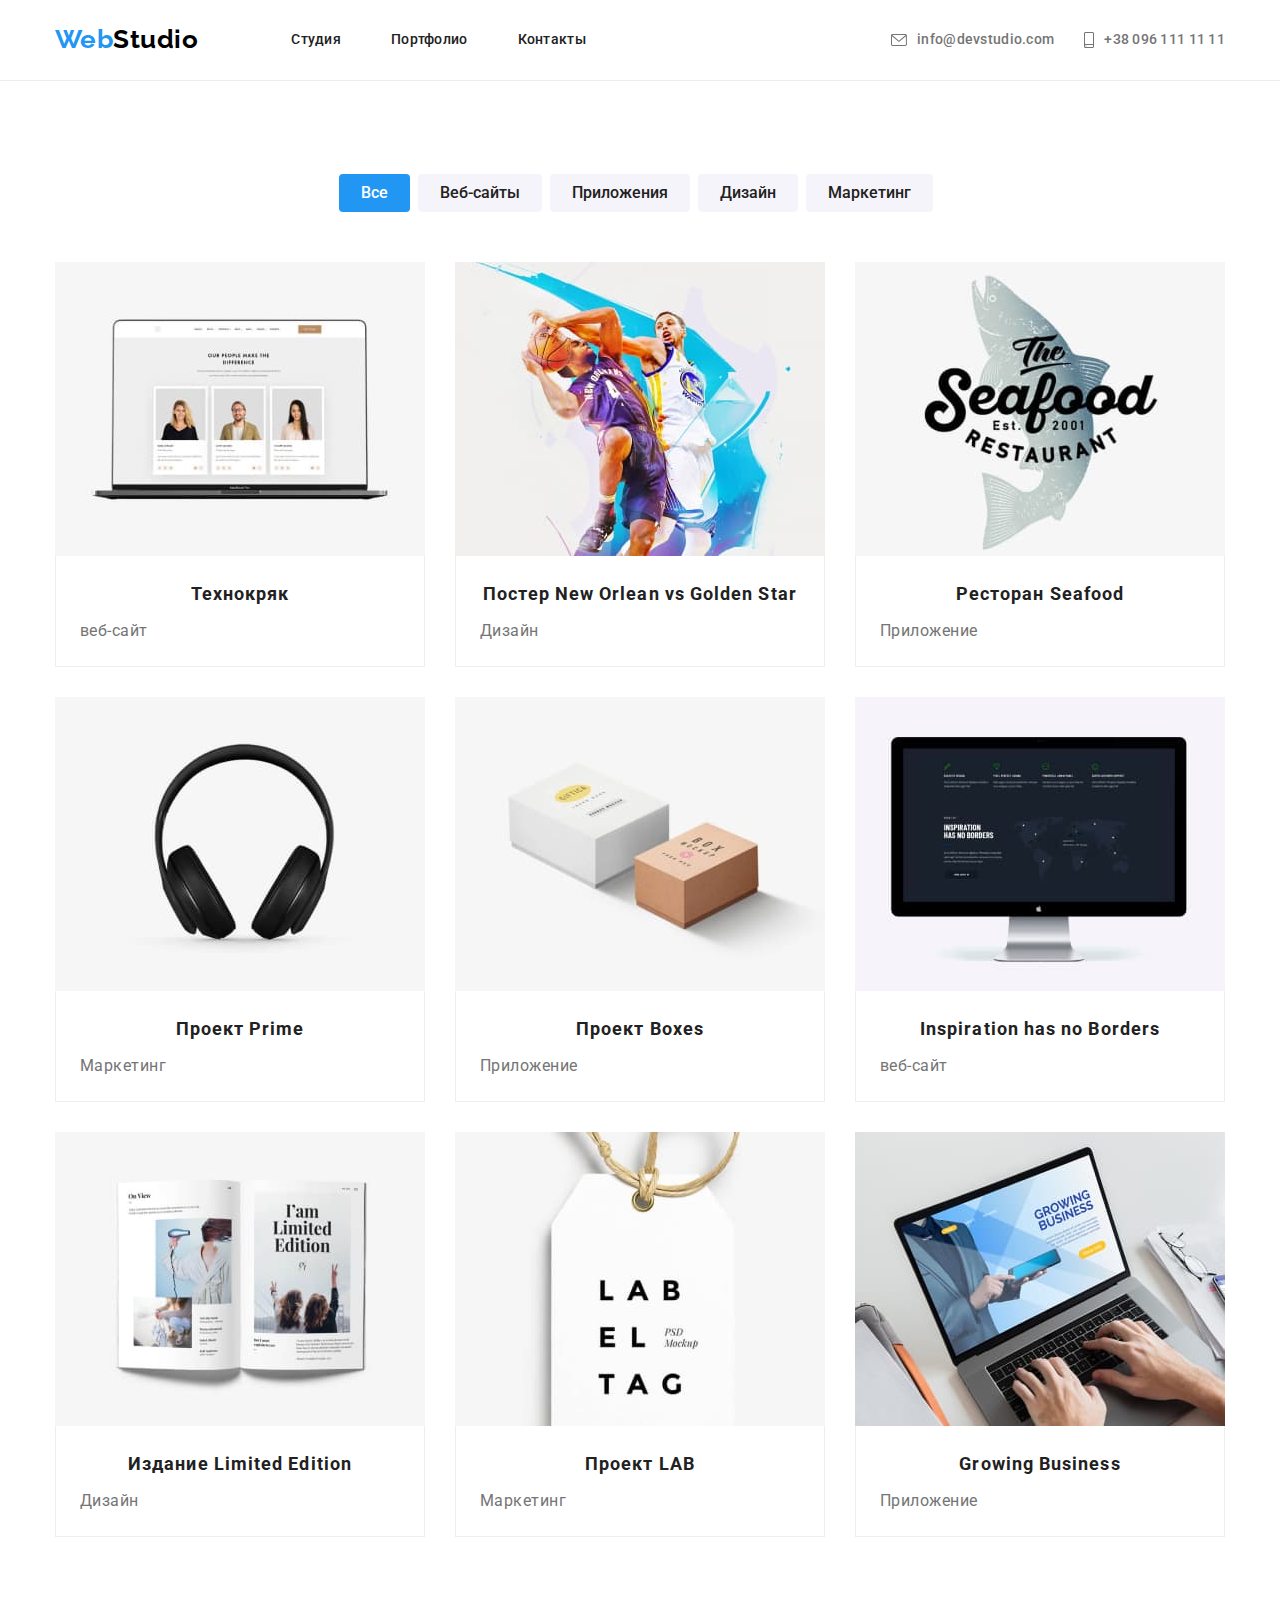
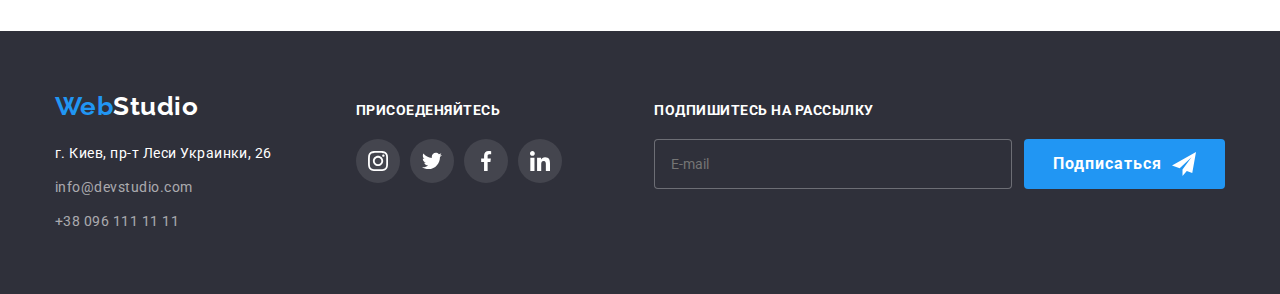
==== portfolio.html @ f0efd834 "home work 06 grand final" ====
<!DOCTYPE html>
<html lang="ru">
  <head>
    <meta charset="UTF-8" />
    <meta http-equiv="X-UA-Compatible" content="IE=edge" />
    <meta name="viewport" content="width=device-width, initial-scale=1.0" />
    <title>Portfolio</title>
    <link rel="preconnect" href="https://fonts.googleapis.com" />
    <link rel="preconnect" href="https://fonts.gstatic.com" crossorigin />
    <link
      href="https://fonts.googleapis.com/css2?family=Raleway:wght@700&family=Roboto:wght@400;500;700;900&display=swap"
      rel="stylesheet"
    />
    <link
      rel="stylesheet"
      href="https://cdnjs.cloudflare.com/ajax/libs/modern-normalize/1.1.0/modern-normalize.min.css"
    />
    <link href="https://unpkg.com/aos@2.3.1/dist/aos.css" rel="stylesheet" />
    <link rel="stylesheet" href="./css/styles.css" />
    <link rel="stylesheet" href="./css/main.min.css" />
  </head>

  <body class="page">
    <!-- Шапка сайта -->
    <header class="header">
      <div class="container flex">
        <nav class="nav">
          <a class="logo nav__logo" href="/" lang="en"
            >Web<span class="nav__logo-second-word">Studio</span></a
          >
          <ul class="list nav__list">
            <li class="nav__item">
              <a class="nav__link nav__current" href="./index.html">Студия</a>
            </li>
            <li class="nav__item">
              <a class="nav__link" href="./portfolio.html">Портфолио</a>
            </li>
            <li class="nav__item">
              <a class="nav__link" href="">Контакты</a>
            </li>
          </ul>
        </nav>
        <ul class="contact__list">
          <li class="contact__item">
            <a class="contact__link" href="mailto:info@devstudio.com"
              ><svg class="contact__icon" width="16" height="12">
                <use href="./images/symbol-defs.svg#icon-envelope"></use></svg
              ><span class="contact__text">info@devstudio.com</span></a
            >
          </li>
          <li class="contact__item">
            <a class="contact__link" href="tel:+380961111111">
              <svg class="contact__icon" width="10" height="16">
                <use href="./images/symbol-defs.svg#icon-smartphone"></use></svg
              ><span class="contact__text">+38 096 111 11 11</span></a
            >
          </li>
        </ul>
      </div>
    </header>
    <!-- Герой -->
    <main>
      <section class="section gallery-section">
        <div class="container">
          <h1 class="title-section">Портфолио</h1>
          <ul class="list filter-list">
            <li class="filter-item">
              <button class="button button-first" type="button" name="Все">
                Все
              </button>
            </li>
            <li class="filter-item">
              <button class="button" type="button" name="Веб-сайты">
                Веб-сайты
              </button>
            </li>
            <li class="filter-item">
              <button class="button" type="button" name="Приложения">
                Приложения
              </button>
            </li>
            <li class="filter-item">
              <button class="button" type="button" name="Дизайн">Дизайн</button>
            </li>
            <li class="filter-item">
              <button class="button" type="button" name="Маркетинг">
                Маркетинг
              </button>
            </li>
          </ul>
          <ul class="list">
            <li class="gallery-item">
              <a href="#" class="link gallery-card-link">
                <div class="gallery-box">
                  <img
                    src="./images/laptop.jpg"
                    alt="сайт на ноутбуке"
                    width="370"
                    height="294"
                  />
                  <div class="gallery-overlay">
                    <p>
                      Ресурс пропонує комплексні пропозиції з різним рівнем
                      функціоналу та сервісів. Все це дозволить відвідувачу
                      отримати вичерпні відомості про компанію чи приватну
                      особу.
                    </p>
                  </div>
                </div>
                <div class="list-project">
                  <h2 class="title project-title">Технокряк</h2>
                  <p class="work-type">веб-сайт</p>
                </div>
              </a>
            </li>
            <li class="gallery-item">
              <a href="#" class="link gallery-card-link">
                <div class="gallery-box">
                  <img
                    src="./images/Basketball.jpg"
                    alt="басскетболисты"
                    width="370"
                    height="294"
                  />
                  <div class="gallery-overlay">
                    <p>
                      Lorem ipsum dolor sit, amet consectetur adipisicing elit.
                      Totam quae neque odio similique reiciendis! At ducimus
                      dolores praesentium nihil, quas, blanditiis, atque enim
                      fuga labore officia eius architecto quos commodi.
                    </p>
                  </div>
                </div>
                <div class="list-project">
                  <h2 class="title project-title">
                    Постер <span lang="en">New Orlean vs Golden Star</span>
                  </h2>
                  <p class="work-type">Дизайн</p>
                </div>
              </a>
            </li>
            <li class="gallery-item">
              <a href="#" class="link gallery-card-link">
                <div class="gallery-box">
                  <img
                    src="./images/seafood.jpg"
                    alt="Эмблема ресторана"
                    width="370"
                    height="294"
                  />
                  <div class="gallery-overlay">
                    <p>
                      Lorem ipsum dolor sit, amet consectetur adipisicing elit.
                      Totam quae neque odio similique reiciendis! At ducimus
                      dolores praesentium nihil, quas, blanditiis, atque enim
                      fuga labore officia eius architecto quos commodi.
                    </p>
                  </div>
                </div>
                <div class="list-project">
                  <h2 class="title project-title">
                    Ресторан <span lang="en">Seafood</span>
                  </h2>
                  <p class="work-type">Приложение</p>
                </div>
              </a>
            </li>
            <li class="gallery-item">
              <a href="#" class="link gallery-card-link">
                <div class="gallery-box">
                  <img
                    src="./images/headphones.jpg"
                    alt="Наушники"
                    width="370"
                    height="294"
                  />
                  <div class="gallery-overlay">
                    <p>
                      Lorem ipsum dolor sit, amet consectetur adipisicing elit.
                      Totam quae neque odio similique reiciendis! At ducimus
                      dolores praesentium nihil, quas, blanditiis, atque enim
                      fuga labore officia eius architecto quos commodi.
                    </p>
                  </div>
                </div>
                <div class="list-project">
                  <h2 class="title project-title">
                    Проект <span lang="en">Prime</span>
                  </h2>
                  <p class="work-type">Маркетинг</p>
                </div>
              </a>
            </li>
            <li class="gallery-item">
              <a href="#" class="link gallery-card-link">
                <div class="gallery-box">
                  <img
                    src="./images/boxes.jpg"
                    alt="два бокса"
                    width="370"
                    height="294"
                  />
                  <div class="gallery-overlay">
                    <p>
                      Lorem ipsum dolor sit, amet consectetur adipisicing elit.
                      Totam quae neque odio similique reiciendis! At ducimus
                      dolores praesentium nihil, quas, blanditiis, atque enim
                      fuga labore officia eius architecto quos commodi.
                    </p>
                  </div>
                </div>
                <div class="list-project">
                  <h2 class="title project-title">
                    Проект <span lang="en">Boxes</span>
                  </h2>
                  <p class="work-type">Приложение</p>
                </div>
              </a>
            </li>
            <li class="gallery-item">
              <a href="#" class="link gallery-card-link">
                <div class="gallery-box">
                  <img
                    src="./images/computer.jpg"
                    alt="монитор с сайтом"
                    width="370"
                    height="294"
                  />
                  <div class="gallery-overlay">
                    <p>
                      Lorem ipsum dolor sit, amet consectetur adipisicing elit.
                      Totam quae neque odio similique reiciendis! At ducimus
                      dolores praesentium nihil, quas, blanditiis, atque enim
                      fuga labore officia eius architecto quos commodi.
                    </p>
                  </div>
                </div>
                <div class="list-project">
                  <h2 class="title project-title" lang="en">
                    Inspiration has no Borders
                  </h2>
                  <p class="work-type">веб-сайт</p>
                </div>
              </a>
            </li>
            <li class="gallery-item">
              <a href="#" class="link gallery-card-link">
                <div class="gallery-box">
                  <img
                    src="./images/magazine.jpg"
                    alt="открытый журнал"
                    width="370"
                    height="294"
                  />
                  <div class="gallery-overlay">
                    <p>
                      Lorem ipsum dolor sit, amet consectetur adipisicing elit.
                      Totam quae neque odio similique reiciendis! At ducimus
                      dolores praesentium nihil, quas, blanditiis, atque enim
                      fuga labore officia eius architecto quos commodi.
                    </p>
                  </div>
                </div>
                <div class="list-project">
                  <h2 class="title project-title">
                    Издание <span lang="en">Limited Edition</span>
                  </h2>
                  <p class="work-type">Дизайн</p>
                </div>
              </a>
            </li>
            <li class="gallery-item">
              <a href="#" class="link gallery-card-link">
                <div class="gallery-box">
                  <img
                    src="./images/label.jpg"
                    alt="этикетка"
                    width="370"
                    height="294"
                  />
                  <div class="gallery-overlay">
                    <p>
                      Lorem ipsum dolor sit, amet consectetur adipisicing elit.
                      Totam quae neque odio similique reiciendis! At ducimus
                      dolores praesentium nihil, quas, blanditiis, atque enim
                      fuga labore officia eius architecto quos commodi.
                    </p>
                  </div>
                </div>
                <div class="list-project">
                  <h2 class="title project-title">
                    Проект <span lang="en">LAB</span>
                  </h2>
                  <p class="work-type">Маркетинг</p>
                </div>
              </a>
            </li>
            <li class="gallery-item">
              <a href="#" class="link gallery-card-link">
                <div class="gallery-box">
                  <img
                    src="./images/writingonlaptop.jpg"
                    alt="печатает на ноутбуке"
                    width="370"
                    height="294"
                  />
                  <div class="gallery-overlay">
                    <p>
                      Lorem ipsum dolor sit, amet consectetur adipisicing elit.
                      Totam quae neque odio similique reiciendis! At ducimus
                      dolores praesentium nihil, quas, blanditiis, atque enim
                      fuga labore officia eius architecto quos commodi.
                    </p>
                  </div>
                </div>
                <div class="list-project">
                  <h2 class="title project-title" lang="en">
                    Growing Business
                  </h2>
                  <p class="work-type">Приложение</p>
                </div>
              </a>
            </li>
          </ul>
        </div>
      </section>
    </main>
    <!-- Подвал -->
    <footer class="footer">
      <div class="footer__container container">
        <div class="footer__address-container">
          <a class="logo footer__logo" href="/" lang="en"
            >Web<span class="footer__logo-second-word">Studio</span></a
          >
          <address class="footer__address">
            <ul>
              <li class="footer__address-item">
                <a
                  class="footer__location-text"
                  href="https://goo.gl/maps/Ahorg3LLs8p7K1ny8"
                  target="_blank"
                  rel="noopener noreferrer nofollow"
                  >г. Киев, пр-т Леси Украинки, 26</a
                >
              </li>
              <li class="footer__address-item">
                <a class="footer__contacts" href="mailto:info@devstudio.com"
                  >info@devstudio.com</a
                >
              </li>
              <li class="footer__address-item">
                <a class="footer__contacts" href="tel:+380961111111"
                  >+38 096 111 11 11</a
                >
              </li>
            </ul>
          </address>
        </div>
        <div>
          <p class="footer__social-title">Присоеденяйтесь</p>
          <ul class="footer__social-list">
            <li class="footer__social-item">
              <a class="footer__social-link" href="">
                <svg class="footer__social-icon" width="20" height="20">
                  <use href="./images/symbol-defs.svg#icon-instagram"></use>
                </svg>
              </a>
            </li>
            <li class="footer__social-item">
              <a class="footer__social-link" href="">
                <svg class="footer__social-icon" width="20" height="20">
                  <use href="./images/symbol-defs.svg#icon-twitter"></use>
                </svg>
              </a>
            </li>
            <li class="footer__social-item">
              <a class="footer__social-link" href="">
                <svg class="footer__social-icon" width="20" height="20">
                  <use href="./images/symbol-defs.svg#icon-facebook"></use>
                </svg>
              </a>
            </li>
            <li class="footer__social-item">
              <a class="footer__social-link" href="">
                <svg class="footer__social-icon" width="20" height="20">
                  <use href="./images/symbol-defs.svg#icon-linkedin"></use>
                </svg>
              </a>
            </li>
          </ul>
        </div>
        <div class="footer__form-container">
          <p class="footer__connect-textarea">Подпишитесь на рассылку</p>
          <form class="footer__in-btn-cont">
            <label for="follow-email"></label>
            <input
              class="footer__input"
              type="email"
              name="follow-email"
              id="follow-email"
              placeholder="E-mail"
              required
            />
            <button type="submit" class="footer__submit-btn">
              Подписаться
              <svg class="footer__icon-send" width="24" height="24">
                <use href="./images/symbol-defs.svg#icon-send"></use>
              </svg>
            </button>
          </form>
        </div>
      </div>
    </footer>
    <script src="https://unpkg.com/aos@2.3.1/dist/aos.js"></script>
    <script>
      AOS.init();
    </script>
    <script src="./js/modal.js"></script>
  </body>
</html>
---- css/main.min.css ----
:root{--primary-text-color: #757575;--title-text-color: #212121;--accent-color: #2196f3;--main-title-color: #ffffff;--background-color: #ffffff;--logo-white-color: #ffffff;--logo-black-color: #000000;--button-text-color: #ffffff;--team-section-color: #f5f4fa;--address-text-color: #ffffff;--hero-background-color: #2f303a}.page{color:var(--primary-text-color);background-color:var(--background-color);font-family:Roboto,sans-serif;letter-spacing:.03em;margin:0;padding-top:80px;position:relative}.hidden{position:absolute;white-space:nowrap;width:1px;height:1px;overflow:hidden;border:0;padding:0;clip:rect(0 0 0 0);-webkit-clip-path:inset(50%);clip-path:inset(50%);margin:-1px}img{display:block;max-width:100%;height:auto}.flex{display:-webkit-box;display:-ms-flexbox;display:flex}p,h1,h2,h3,h4,h5,h6{display:block}a{text-decoration:none}ul{list-style:none;padding:0;margin:0}.hero .button{color:var(--button-text-color);background-color:var(--accent-color);font-weight:700;font-size:16px;font-family:inherit;line-height:1.88;letter-spacing:.06em;cursor:pointer;padding:10px 32px;border:0;border-radius:4px;-webkit-box-shadow:0px 4px 4px rgba(0,0,0,.15);box-shadow:0px 4px 4px rgba(0,0,0,.15);-webkit-transition-property:background-color,color,-webkit-transform;transition-property:background-color,color,-webkit-transform;transition-property:background-color,transform,color;transition-property:background-color,transform,color,-webkit-transform;-webkit-transition-duration:250ms;transition-duration:250ms;-webkit-transition-timing-function:cubic-bezier(0.4, 0, 0.2, 1);transition-timing-function:cubic-bezier(0.4, 0, 0.2, 1)}.hero .button:hover,.hero .button:focus{background-color:#188ce8;color:var(--button-text-color);-webkit-transform:scale(103%);transform:scale(103%);-webkit-box-shadow:0px 4px 4px rgba(0,0,0,.15);box-shadow:0px 4px 4px rgba(0,0,0,.15)}.filter-list .button{color:var(--title-text-color);background-color:var(--team-section-color);font-family:inherit;font-weight:500;font-size:16px;line-height:1.62;display:inline-block;cursor:pointer;border-radius:4px;border:0;padding:6px 22px;-webkit-transition-property:background-color,color,-webkit-box-shadow;transition-property:background-color,color,-webkit-box-shadow;transition-property:background-color,box-shadow,color;transition-property:background-color,box-shadow,color,-webkit-box-shadow;-webkit-transition-duration:250ms;transition-duration:250ms;-webkit-transition-timing-function:cubic-bezier(0.4, 0, 0.2, 1);transition-timing-function:cubic-bezier(0.4, 0, 0.2, 1)}.filter-list .button:hover,.filter-list .button:focus{color:var(--button-text-color);background-color:var(--accent-color);-webkit-box-shadow:0px 3px 1px rgba(0,0,0,.1),0px 1px 2px rgba(0,0,0,.08),0px 2px 2px rgba(0,0,0,.12);box-shadow:0px 3px 1px rgba(0,0,0,.1),0px 1px 2px rgba(0,0,0,.08),0px 2px 2px rgba(0,0,0,.12)}.button-first.button{color:var(--button-text-color);background-color:var(--accent-color)}.footer-submit-btn{display:-webkit-box;display:-ms-flexbox;display:flex;-webkit-box-align:center;-ms-flex-align:center;align-items:center;-webkit-box-pack:center;-ms-flex-pack:center;justify-content:center;color:var(--button-text-color);background-color:var(--accent-color);cursor:pointer;font-weight:700;font-size:16px;line-height:1.88;letter-spacing:.06em;padding:10px 29px;border:0;border-radius:4px;-webkit-transition-property:scale,background-color,color,-webkit-box-shadow,-webkit-transform;transition-property:scale,background-color,color,-webkit-box-shadow,-webkit-transform;transition-property:scale,background-color,box-shadow,transform,color;transition-property:scale,background-color,box-shadow,transform,color,-webkit-box-shadow,-webkit-transform;-webkit-transition-duration:250ms;transition-duration:250ms;-webkit-transition-timing-function:cubic-bezier(0.4, 0, 0.2, 1);transition-timing-function:cubic-bezier(0.4, 0, 0.2, 1)}.footer-submit-btn:hover,.footer-submit-btn:focus{color:var(--button-text-color);background-color:#188ce8;-webkit-transform:scale(101%);transform:scale(101%);-webkit-box-shadow:0px 4px 4px rgba(0,0,0,.15);box-shadow:0px 4px 4px rgba(0,0,0,.15)}.submit-btm{width:200px;margin:0 auto;padding:10px 55px;border:0;border-radius:4px;color:var(--main-title-color);background-color:var(--accent-color);-webkit-box-shadow:0px 4px 4px rgba(0,0,0,.15);box-shadow:0px 4px 4px rgba(0,0,0,.15);cursor:pointer;font-weight:700;font-size:16px;line-height:1.88;-webkit-transition:background-color,-webkit-transform;transition:background-color,-webkit-transform;transition:background-color,transform;transition:background-color,transform,-webkit-transform;-webkit-transition-duration:250ms;transition-duration:250ms;-webkit-transition-timing-function:cubic-bezier(0.4, 0, 0.2, 1);transition-timing-function:cubic-bezier(0.4, 0, 0.2, 1)}.submit-btm:hover,.submit-btm:focus{background-color:#188ce8;-webkit-transform:scale(102%);transform:scale(102%)}.container{width:1200px;padding:0 15px;margin:0 auto}.logo{display:block;color:var(--accent-color);font-family:"Raleway";font-weight:700;font-size:26px;line-height:1.19}.title{color:var(--title-text-color);font-weight:700;font-size:36px;line-height:1.16;text-align:center;margin-bottom:50px;margin-top:0}.title{color:var(--title-text-color)}.header{position:fixed;top:0;width:100%;background-color:var(--background-color);border-bottom:1px solid #ececec;z-index:1}.nav{display:-webkit-box;display:-ms-flexbox;display:flex;margin-right:auto}.nav__logo{margin-right:93px;padding:24px 0}.nav__logo-second-word{color:var(--logo-black-color)}.nav__list{display:-webkit-box;display:-ms-flexbox;display:flex}.nav__current{color:var(--accent-color)}.nav__current__current::after{content:"";width:100%;height:4px;border-radius:2px;background-color:var(--accent-color);position:absolute;bottom:-1px;left:0}.nav__link{color:var(--title-text-color);font-weight:500;font-size:14px;line-height:1.14;letter-spacing:.02em;display:block;padding:32px 0;-webkit-transition:color 250ms cubic-bezier(0.4, 0, 0.2, 1);transition:color 250ms cubic-bezier(0.4, 0, 0.2, 1)}.nav__link:hover,.nav__link:focus{color:var(--accent-color)}.nav__item:not(:last-child){margin-right:50px}.contact__list{display:-webkit-box;display:-ms-flexbox;display:flex}.contact__item:not(:last-child){margin-right:30px}.contact__link{display:-webkit-box;display:-ms-flexbox;display:flex;-webkit-box-align:center;-ms-flex-align:center;align-items:center;color:var(--primary-text-color);font-weight:500;font-size:14px;line-height:1.14;letter-spacing:.02em;padding:32px 0;-webkit-transition:color 250ms cubic-bezier(0.4, 0, 0.2, 1);transition:color 250ms cubic-bezier(0.4, 0, 0.2, 1)}.contact__link:hover,.contact__link:focus{color:var(--accent-color)}.contact__icon{margin-right:10px;fill:currentColor}.contact__text{display:block}.hero{background-color:#c4c4c4;background-image:-webkit-gradient(linear, left top, left bottom, from(rgba(47, 48, 58, 0.4)), to(rgba(47, 48, 58, 0.4))),url(../images/hero-background.jpg);background-image:linear-gradient(rgba(47, 48, 58, 0.4), rgba(47, 48, 58, 0.4)),url(../images/hero-background.jpg);background-repeat:no-repeat;background-size:cover;background-position:left top;margin-left:auto;margin-right:auto;max-width:1600px;height:600px;text-align:center;padding:200px 0}.hero__container{width:696px}.hero__title{color:var(--main-title-color);font-weight:900;font-size:44px;line-height:1.36;text-align:center;letter-spacing:.06em;text-transform:uppercase;margin-top:0;margin-bottom:30px;display:inline-block}.filter-list .button{color:var(--title-text-color);background-color:var(--team-section-color);font-family:inherit;font-weight:500;font-size:16px;line-height:1.62;display:inline-block;cursor:pointer;border-radius:4px;border:0;padding:6px 22px;-webkit-transition-property:background-color,color,-webkit-box-shadow;transition-property:background-color,color,-webkit-box-shadow;transition-property:background-color,box-shadow,color;transition-property:background-color,box-shadow,color,-webkit-box-shadow;-webkit-transition-duration:250ms;transition-duration:250ms;-webkit-transition-timing-function:cubic-bezier(0.4, 0, 0.2, 1);transition-timing-function:cubic-bezier(0.4, 0, 0.2, 1)}.filter-list .button:hover,.filter-list .button:focus{color:var(--button-text-color);background-color:var(--accent-color);-webkit-box-shadow:0px 3px 1px rgba(0,0,0,.1),0px 1px 2px rgba(0,0,0,.08),0px 2px 2px rgba(0,0,0,.12);box-shadow:0px 3px 1px rgba(0,0,0,.1),0px 1px 2px rgba(0,0,0,.08),0px 2px 2px rgba(0,0,0,.12)}.button-first.button{color:var(--button-text-color);background-color:var(--accent-color)}.filter-item:not(last-child){margin-right:8px}.filter-list{display:-webkit-box;display:-ms-flexbox;display:flex;-webkit-box-pack:center;-ms-flex-pack:center;justify-content:center;margin-bottom:50px}.gallery-section .list{display:-webkit-box;display:-ms-flexbox;display:flex;-ms-flex-wrap:wrap;flex-wrap:wrap}.gallery-item{width:370px;margin-top:30px;margin-right:30px}.gallery-item:nth-child(3n+3){margin-right:0}.gallery-item:nth-child(-n+3){margin-top:0}.gallery-card-link{display:block;color:inherit;-webkit-transition:-webkit-box-shadow 250ms cubic-bezier(0.4, 0, 0.2, 1);transition:-webkit-box-shadow 250ms cubic-bezier(0.4, 0, 0.2, 1);transition:box-shadow 250ms cubic-bezier(0.4, 0, 0.2, 1);transition:box-shadow 250ms cubic-bezier(0.4, 0, 0.2, 1), -webkit-box-shadow 250ms cubic-bezier(0.4, 0, 0.2, 1)}.gallery-card-link:hover,.gallery-card-link:focus{-webkit-box-shadow:0px 1px 1px rgba(0,0,0,.12),0px 4px 4px rgba(0,0,0,.06),1px 4px 6px rgba(0,0,0,.16);box-shadow:0px 1px 1px rgba(0,0,0,.12),0px 4px 4px rgba(0,0,0,.06),1px 4px 6px rgba(0,0,0,.16)}.gallery-card-link:hover .gallery-overlay,.gallery-card-link:focus .gallery-overlay{-webkit-transform:translateY(0);transform:translateY(0)}.gallery-box{position:relative;overflow:hidden}.gallery-overlay{position:absolute;-webkit-box-align:center;-ms-flex-align:center;align-items:center;-webkit-box-pack:center;-ms-flex-pack:center;justify-content:center;top:0;left:0;background:rgba(33,150,243,.9);width:100%;height:100%;display:-webkit-box;display:-ms-flexbox;display:flex;-webkit-transition-property:color,-webkit-transform,-webkit-box-shadow;transition-property:color,-webkit-transform,-webkit-box-shadow;transition-property:transform,box-shadow,color;transition-property:transform,box-shadow,color,-webkit-transform,-webkit-box-shadow;-webkit-transition-duration:250ms;transition-duration:250ms;-webkit-transition-timing-function:cubic-bezier(0.4, 0, 0.2, 1);transition-timing-function:cubic-bezier(0.4, 0, 0.2, 1);-webkit-transform:translateY(101%);transform:translateY(101%)}.gallery-overlay p{height:100%;color:var(--main-title-color);font-size:18px;line-height:1.56;width:322px;height:168px;margin:0}.list-project{background-color:#fff;padding:20px 24px;border:1px solid #eee;border-top:0;position:relative}.project-title{color:var(--title-text-color);font-weight:700;font-size:18px;line-height:2;letter-spacing:.06em;margin-bottom:4px}.gallery-section .title-section{display:none}.work-type{font-size:16px;line-height:1.88;display:block;margin:0}.feauture__list{display:-webkit-box;display:-ms-flexbox;display:flex}.feauture__item:not(:last-child){margin-right:30px}.feauture__svg-container{display:-webkit-box;display:-ms-flexbox;display:flex;-webkit-box-pack:center;-ms-flex-pack:center;justify-content:center;-webkit-box-align:center;-ms-flex-align:center;align-items:center;background:#f5f4fa;border-radius:4px;width:270px;height:120px;margin-bottom:30px}.feauture__title{font-weight:700;font-size:14px;line-height:1.14;text-transform:uppercase;margin:0 0 10px 0}.feauture__paragraph{width:270px;font-size:14px;line-height:1.71;display:inline-block;margin:0}.work{padding-top:0}.work__list{display:-webkit-box;display:-ms-flexbox;display:flex}.work__item:not(:last-child){margin-right:30px}.work__item{position:relative}.work__label{display:-webkit-box;display:-ms-flexbox;display:flex;-webkit-box-pack:center;-ms-flex-pack:center;justify-content:center;-webkit-box-align:center;-ms-flex-align:center;align-items:center;position:absolute;width:370px;height:70px;background-color:rgba(47,48,58,.8);bottom:0}.work__text{color:var(--main-title-color);font-weight:700;font-size:14px;line-height:1.14;text-transform:uppercase;margin:0}.section{padding:94px 0}.team{background-color:var(--team-section-color)}.team__list{display:-webkit-box;display:-ms-flexbox;display:flex;-webkit-box-align:start;-ms-flex-align:start;align-items:flex-start}.team__item{background-color:var(--background-color);-webkit-box-shadow:0px 1px 3px rgba(0,0,0,.12),0px 1px 1px rgba(0,0,0,.14),0px 2px 1px rgba(0,0,0,.2);box-shadow:0px 1px 3px rgba(0,0,0,.12),0px 1px 1px rgba(0,0,0,.14),0px 2px 1px rgba(0,0,0,.2);border-radius:0px 0px 4px 4px}.team__item:not(:last-child){margin-right:30px}.team__data{padding:30px 32px;text-align:center}.team__name{display:block;margin-top:0;margin-bottom:10px;font-weight:500;font-size:16px;line-height:1.19}.team__profession{line-height:1.19;margin:0 0 16px 0}.social__list{display:-webkit-box;display:-ms-flexbox;display:flex;width:206px;height:44px;margin:0;padding:0}.social__item:not(:last-child){margin-right:10px}.social__link{color:#afb1b8;background-color:var(--background-color);display:-webkit-box;display:-ms-flexbox;display:flex;-webkit-box-pack:center;-ms-flex-pack:center;justify-content:center;-webkit-box-align:center;-ms-flex-align:center;align-items:center;width:44px;height:44px;border-radius:50%;cursor:pointer;-webkit-transition-property:color,background-color;transition-property:color,background-color;-webkit-transition-duration:250ms;transition-duration:250ms;-webkit-transition-timing-function:cubic-bezier(0.4, 0, 0.2, 1);transition-timing-function:cubic-bezier(0.4, 0, 0.2, 1)}.social__link:hover,.social__link:focus{color:var(--button-text-color);background-color:var(--accent-color)}.social__icon{fill:currentColor}.client__list{display:-webkit-box;display:-ms-flexbox;display:flex}.client__item:not(:last-child){margin-right:30px}.client__link{width:170px;height:92px;display:-webkit-box;display:-ms-flexbox;display:flex;-webkit-box-pack:center;-ms-flex-pack:center;justify-content:center;-webkit-box-align:center;-ms-flex-align:center;align-items:center;color:#afb1b8;border:1px solid #afb1b8;border-radius:4px;-webkit-transition-property:color,border,-webkit-transform;transition-property:color,border,-webkit-transform;transition-property:transform,color,border;transition-property:transform,color,border,-webkit-transform;-webkit-transition-duration:250ms;transition-duration:250ms;-webkit-transition-timing-function:cubic-bezier(0.4, 0, 0.2, 1);transition-timing-function:cubic-bezier(0.4, 0, 0.2, 1)}.client__link:hover,.client__link:focus{color:var(--accent-color);border:1px solid var(--accent-color);-webkit-transform:scale(103%);transform:scale(103%)}.client__icon{fill:currentColor}.footer{background-color:var(--hero-background-color);font-size:14px;line-height:1.71;padding:60px 0}.footer__container{display:-webkit-box;display:-ms-flexbox;display:flex;-webkit-box-align:baseline;-ms-flex-align:baseline;align-items:baseline}.footer__address-container{width:231px;margin-right:70px}.footer__logo-second-word{color:var(--logo-white-color)}.footer__logo{margin-bottom:20px}.footer__address{font-style:normal}.footer__contacts{color:rgba(255,255,255,.6);font-size:14px;line-height:24px;-webkit-transition:color 250ms cubic-bezier(0.4, 0, 0.2, 1);transition:color 250ms cubic-bezier(0.4, 0, 0.2, 1)}.footer__contacts:hover,.footer__contacts:focus{color:var(--accent-color)}.footer__location-text{color:var(--address-text-color);-webkit-transition:color 250ms cubic-bezier(0.4, 0, 0.2, 1);transition:color 250ms cubic-bezier(0.4, 0, 0.2, 1)}.footer__location-text:hover,.footer__location-text:focus{color:var(--accent-color)}.footer__address-item:not(:last-child){margin-bottom:9px}.footer__social{width:206px;height:80px;margin-right:auto}.footer__social-title{color:var(--logo-white-color);font-weight:700;font-size:14px;line-height:1.14;text-transform:uppercase;margin-bottom:20px;margin-top:0}.footer__social-list{display:-webkit-box;display:-ms-flexbox;display:flex;width:206px;height:44px;margin:0;padding:0}.footer__social-item:not(:last-child){margin-right:10px}.footer__social-link{color:var(--button-text-color);background:rgba(255,255,255,.1);display:-webkit-box;display:-ms-flexbox;display:flex;-webkit-box-pack:center;-ms-flex-pack:center;justify-content:center;-webkit-box-align:center;-ms-flex-align:center;align-items:center;width:44px;height:44px;border-radius:50%;cursor:pointer;-webkit-transition:background-color 250ms cubic-bezier(0.4, 0, 0.2, 1);transition:background-color 250ms cubic-bezier(0.4, 0, 0.2, 1)}.footer__social-link:hover,.footer__social-link:focus{background-color:var(--accent-color)}.footer__social-icon{fill:currentColor}.footer__form-container{margin-left:auto}.footer__connect-textarea{color:var(--logo-white-color);font-weight:700;font-size:14px;line-height:1.14;text-transform:uppercase;margin-bottom:20px;margin-top:0}.footer__in-btn-cont{display:-webkit-box;display:-ms-flexbox;display:flex}.footer__input{width:358px;height:50px;padding:0 16px;margin-right:12px;background:#2f303a;color:var(--button-text-color);outline:none;border:1px solid rgba(255,255,255,.3);border-radius:4px;-webkit-transition:border 250ms cubic-bezier(0.4, 0, 0.2, 1);transition:border 250ms cubic-bezier(0.4, 0, 0.2, 1)}.footer__input:focus{border:1px solid var(--accent-color)}.footer__submit-btn{display:-webkit-box;display:-ms-flexbox;display:flex;-webkit-box-align:center;-ms-flex-align:center;align-items:center;-webkit-box-pack:center;-ms-flex-pack:center;justify-content:center;color:var(--button-text-color);background-color:var(--accent-color);cursor:pointer;font-weight:700;font-size:16px;line-height:1.88;letter-spacing:.06em;padding:10px 29px;border:0;border-radius:4px;-webkit-transition-property:scale,background-color,color,-webkit-box-shadow,-webkit-transform;transition-property:scale,background-color,color,-webkit-box-shadow,-webkit-transform;transition-property:scale,background-color,box-shadow,transform,color;transition-property:scale,background-color,box-shadow,transform,color,-webkit-box-shadow,-webkit-transform;-webkit-transition-duration:250ms;transition-duration:250ms;-webkit-transition-timing-function:cubic-bezier(0.4, 0, 0.2, 1);transition-timing-function:cubic-bezier(0.4, 0, 0.2, 1)}.footer__submit-btn:hover,.footer__submit-btn:focus{color:var(--button-text-color);background-color:#188ce8;-webkit-transform:scale(101%);transform:scale(101%);-webkit-box-shadow:0px 4px 4px rgba(0,0,0,.15);box-shadow:0px 4px 4px rgba(0,0,0,.15)}.footer__icon-send{margin-left:10px}.backdrop{position:fixed;top:0;left:0;width:100%;height:100%;background-color:rgba(0,0,0,.2);-webkit-transition-property:opacity,visibility,scale,background-color,color,border-color,border,fill,-webkit-transform,-webkit-box-shadow;transition-property:opacity,visibility,scale,background-color,color,border-color,border,fill,-webkit-transform,-webkit-box-shadow;transition-property:opacity,visibility,scale,background-color,transform,box-shadow,color,border-color,border,fill;transition-property:opacity,visibility,scale,background-color,transform,box-shadow,color,border-color,border,fill,-webkit-transform,-webkit-box-shadow;-webkit-transition-duration:250ms;transition-duration:250ms;-webkit-transition-timing-function:cubic-bezier(0.4, 0, 0.2, 1);transition-timing-function:cubic-bezier(0.4, 0, 0.2, 1);z-index:1}.backdrop.is-hidden{visibility:0;opacity:0;pointer-events:none}.backdrop.is-hidden .modal{-webkit-transform:translate(-50%, -50%) scale(0);transform:translate(-50%, -50%) scale(0)}.modal{position:absolute;width:528px;height:581px;background-color:var(--button-text-color);top:50%;left:50%;-webkit-transform:translate(-50%, -50%) scale(1);transform:translate(-50%, -50%) scale(1);-webkit-transition-property:background-color,color,border-color,-webkit-transform;transition-property:background-color,color,border-color,-webkit-transform;transition-property:background-color,transform,color,border-color;transition-property:background-color,transform,color,border-color,-webkit-transform;-webkit-transition-duration:250ms;transition-duration:250ms;-webkit-transition-timing-function:cubic-bezier(0.4, 0, 0.2, 1);transition-timing-function:cubic-bezier(0.4, 0, 0.2, 1);padding:40px;border-radius:4px}.modal-close{display:-webkit-box;display:-ms-flexbox;display:flex;-webkit-box-pack:center;-ms-flex-pack:center;justify-content:center;-webkit-box-align:center;-ms-flex-align:center;align-items:center;position:absolute;width:30px;height:30px;top:8px;right:8px;border:1px solid rgba(0,0,0,.1);border-radius:50%;background-color:rgba(0,0,0,0);cursor:pointer;-webkit-transition:fill,250ms cubic-bezier(0.4, 0, 0.2, 1);transition:fill,250ms cubic-bezier(0.4, 0, 0.2, 1)}.modal-icon{position:absolute;width:18px;height:18px;left:1032px;top:235px;fill:currentColor}.modal-close:hover,.modal-close:focus{fill:var(--accent-color)}.form-title{font-weight:700;font-size:20px;line-height:1.15;text-align:center;color:var(--title-text-color);margin:0 0 12px 0}.form-container{display:-webkit-box;display:-ms-flexbox;display:flex;-webkit-box-orient:vertical;-webkit-box-direction:normal;-ms-flex-direction:column;flex-direction:column}.data-list{margin-bottom:20px}.data-item{margin-bottom:10px;width:100%}.label-title{display:block;font-size:12px;line-height:1.17;letter-spacing:.01em}.input-wrap{display:block;position:relative;margin-top:4px}.form-input{width:100%;height:40px;font-size:12px;border:none;border:1px solid rgba(33,33,33,.2);border-radius:4px;padding:0 12px 0 42px;color:var(--title-text-color);font-weight:600;-webkit-transition:border-color 250ms cubic-bezier(0.4, 0, 0.2, 1);transition:border-color 250ms cubic-bezier(0.4, 0, 0.2, 1)}.form-input::-webkit-input-placeholder{font-size:12px;line-height:1.17;letter-spacing:.01em;color:rgba(33,33,33,.2)}.form-input::-moz-placeholder{font-size:12px;line-height:1.17;letter-spacing:.01em;color:rgba(33,33,33,.2)}.form-input:-ms-input-placeholder{font-size:12px;line-height:1.17;letter-spacing:.01em;color:rgba(33,33,33,.2)}.form-input::-ms-input-placeholder{font-size:12px;line-height:1.17;letter-spacing:.01em;color:rgba(33,33,33,.2)}.form-input::placeholder{font-size:12px;line-height:1.17;letter-spacing:.01em;color:rgba(33,33,33,.2)}.form-input:focus{border-color:var(--accent-color);outline:none}.input-icon{position:absolute;top:50%;left:12px;-webkit-transform:translateY(-50%);transform:translateY(-50%);-webkit-transition:fill 250ms cubic-bezier(0.4, 0, 0.2, 1);transition:fill 250ms cubic-bezier(0.4, 0, 0.2, 1)}.form-input:focus+.input-icon{fill:var(--accent-color)}.form-input:not(:focus):not(:-moz-placeholder-shown):valid{background-color:rgba(68,180,43,.1)}.form-input:not(:focus):not(:-ms-input-placeholder):valid{background-color:rgba(68,180,43,.1)}.form-input:not(:focus):not(:placeholder-shown):valid{background-color:rgba(68,180,43,.1)}.form-input:not(:focus):not(:-moz-placeholder-shown):invalid{background-color:rgba(159,33,45,.1)}.form-input:not(:focus):not(:-ms-input-placeholder):invalid{background-color:rgba(159,33,45,.1)}.form-input:not(:focus):not(:placeholder-shown):invalid{background-color:rgba(159,33,45,.1)}.textarea-input{display:block;margin-top:4px;width:100%;height:120px;padding:12px 16px;font-size:12px;border:1px solid rgba(33,33,33,.2);border-radius:4px;color:var(--title-text-color);-webkit-transition:border-color 250ms cubic-bezier(0.4, 0, 0.2, 1);transition:border-color 250ms cubic-bezier(0.4, 0, 0.2, 1);resize:none}.textarea-input::-webkit-input-placeholder{font-size:12px;line-height:1.17px;letter-spacing:.01em;color:rgba(117,117,117,.5)}.textarea-input::-moz-placeholder{font-size:12px;line-height:1.17px;letter-spacing:.01em;color:rgba(117,117,117,.5)}.textarea-input:-ms-input-placeholder{font-size:12px;line-height:1.17px;letter-spacing:.01em;color:rgba(117,117,117,.5)}.textarea-input::-ms-input-placeholder{font-size:12px;line-height:1.17px;letter-spacing:.01em;color:rgba(117,117,117,.5)}.textarea-input::placeholder{font-size:12px;line-height:1.17px;letter-spacing:.01em;color:rgba(117,117,117,.5)}.textarea-input:focus{border-color:var(--accent-color);outline:none}.checkbox-container{display:-webkit-box;display:-ms-flexbox;display:flex;-webkit-box-pack:center;-ms-flex-pack:center;justify-content:center;margin-bottom:30px}.checkbox-input{position:absolute;white-space:nowrap;width:1px;height:1px;overflow:hidden;border:0;padding:0;clip:rect(0 0 0 0);-webkit-clip-path:inset(50%);clip-path:inset(50%);margin:-1px}.check-label{display:-webkit-box;display:-ms-flexbox;display:flex;-webkit-box-align:center;-ms-flex-align:center;align-items:center;font-size:14px;line-height:1.71;letter-spacing:.03em}.check-quad{display:-webkit-box;display:-ms-flexbox;display:flex;-webkit-box-pack:center;-ms-flex-pack:center;justify-content:center;-webkit-box-align:center;-ms-flex-align:center;align-items:center;width:16px;height:15px;border:2px solid var(--title-text-color);border-radius:2px;margin-right:7px;-webkit-transition-property:background-color,border-color;transition-property:background-color,border-color;-webkit-transition-duration:250ms;transition-duration:250ms;-webkit-transition-timing-function:cubic-bezier(0.4, 0, 0.2, 1);transition-timing-function:cubic-bezier(0.4, 0, 0.2, 1)}.check-icon{fill:var(--background-color)}.link-check{margin-left:4px;color:var(--accent-color);text-decoration:underline}.checkbox-input:checked+.check-label .check-quad{background-color:var(--accent-color);border-color:rgba(0,0,0,0)}.checkbox-input:focus+.check-label .check-quad{border-color:var(--accent-color)}/*# sourceMappingURL=main.min.css.map */
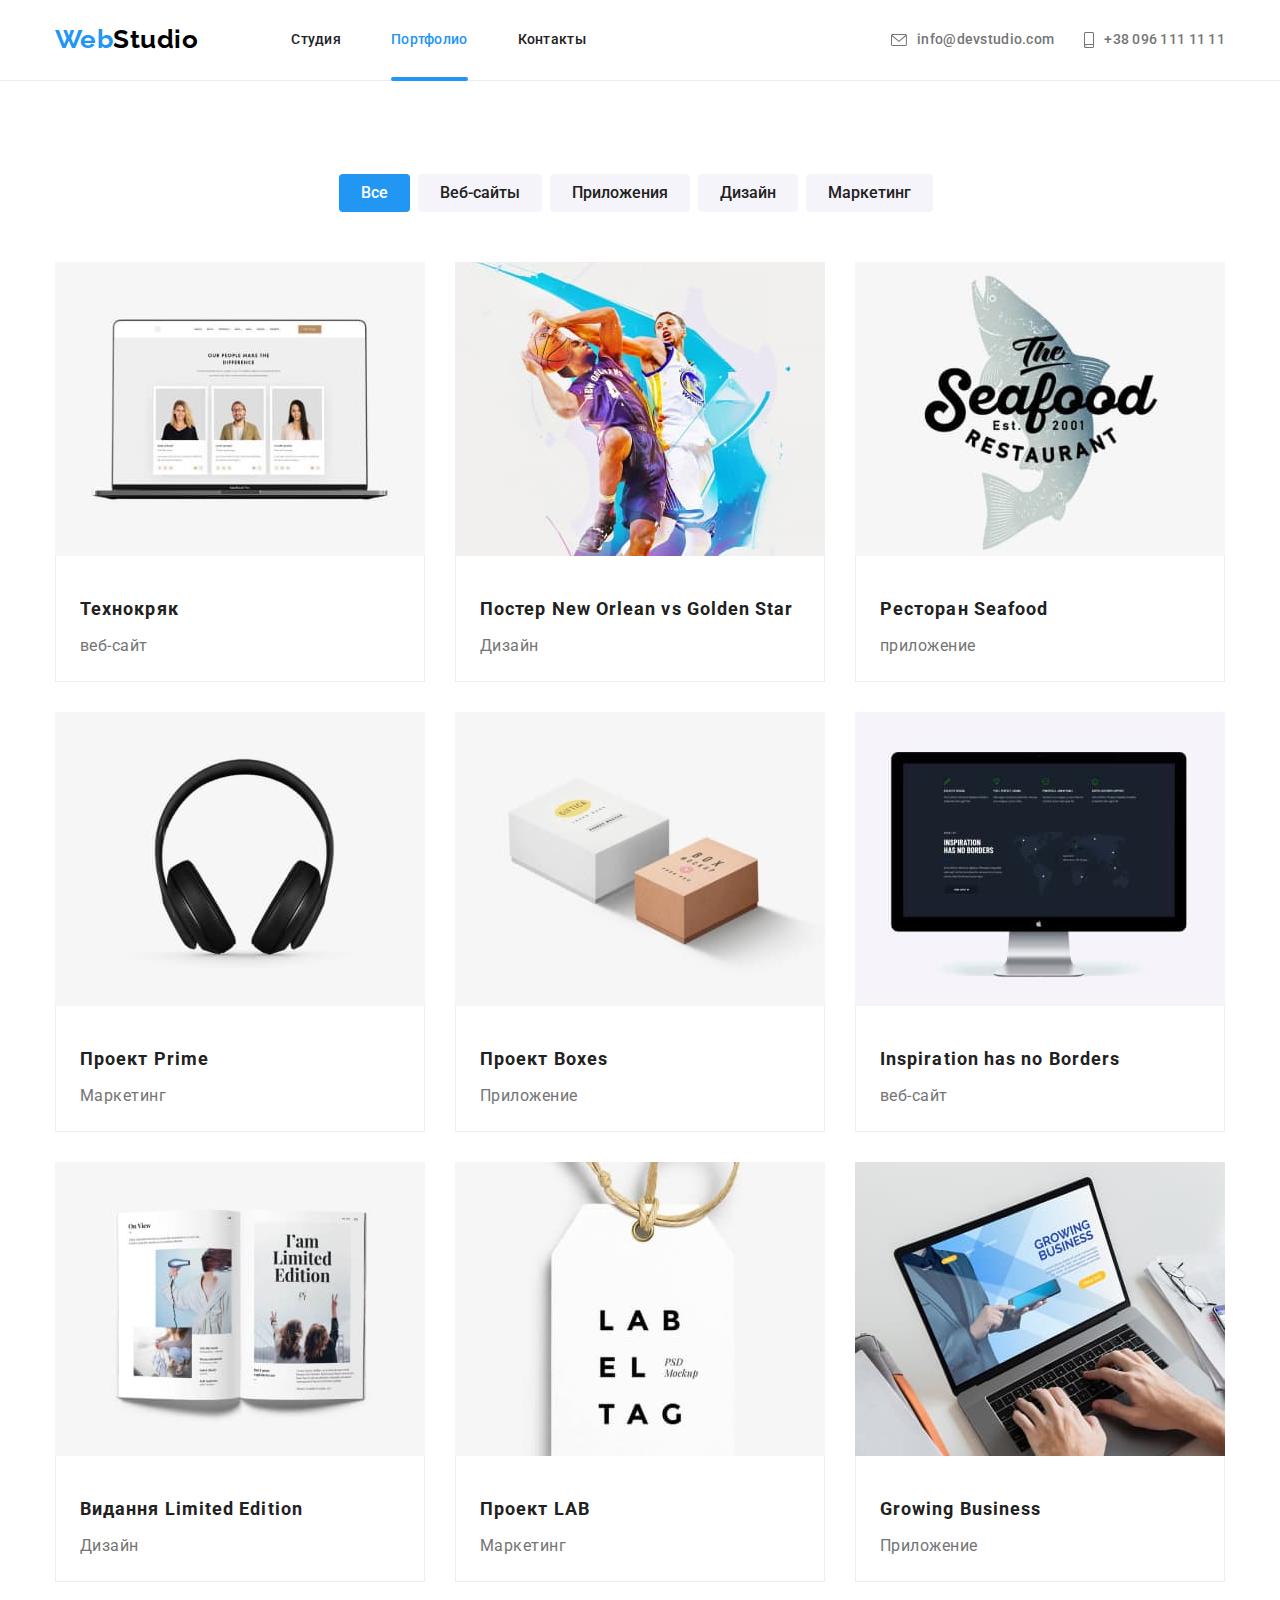
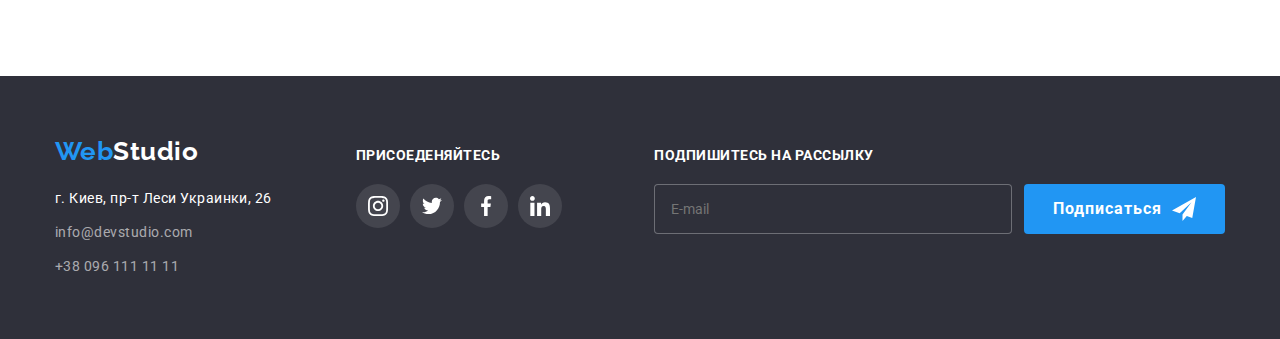
==== commit 5d611da3: "home work 07 pre final" ====
--- a/portfolio.html
+++ b/portfolio.html
@@ -30,10 +30,12 @@
           >
           <ul class="list nav__list">
             <li class="nav__item">
-              <a class="nav__link nav__current" href="./index.html">Студия</a>
+              <a class="nav__link" href="./index.html">Студия</a>
             </li>
             <li class="nav__item">
-              <a class="nav__link" href="./portfolio.html">Портфолио</a>
+              <a class="nav__link nav__current" href="./portfolio.html"
+                >Портфолио</a
+              >
             </li>
             <li class="nav__item">
               <a class="nav__link" href="">Контакты</a>
@@ -62,262 +64,258 @@
     <main>
       <section class="section gallery-section">
         <div class="container">
-          <h1 class="title-section">Портфолио</h1>
-          <ul class="list filter-list">
-            <li class="filter-item">
-              <button class="button button-first" type="button" name="Все">
+          <h1 class="hidden">Портфолио</h1>
+          <ul class="filter__list">
+            <li class="filter__item">
+              <button
+                class="filter__button filter__button-first"
+                type="button"
+                name="Все"
+              >
                 Все
               </button>
             </li>
-            <li class="filter-item">
-              <button class="button" type="button" name="Веб-сайты">
+            <li class="filter__item">
+              <button class="filter__button" type="button" name="Веб-сайты">
                 Веб-сайты
               </button>
             </li>
-            <li class="filter-item">
-              <button class="button" type="button" name="Приложения">
+            <li class="filter__item">
+              <button class="filter__button" type="button" name="Приложения">
                 Приложения
               </button>
             </li>
-            <li class="filter-item">
-              <button class="button" type="button" name="Дизайн">Дизайн</button>
-            </li>
-            <li class="filter-item">
-              <button class="button" type="button" name="Маркетинг">
+            <li class="filter__item">
+              <button class="filter__button" type="button" name="Дизайн">
+                Дизайн
+              </button>
+            </li>
+            <li class="filter__item">
+              <button class="filter__button" type="button" name="Маркетинг">
                 Маркетинг
               </button>
             </li>
           </ul>
-          <ul class="list">
-            <li class="gallery-item">
-              <a href="#" class="link gallery-card-link">
-                <div class="gallery-box">
+          <ul class="gallery__list">
+            <li class="gallery__item">
+              <a href="#" class="gallery__card-link">
+                <div class="gallery__box">
                   <img
                     src="./images/laptop.jpg"
                     alt="сайт на ноутбуке"
                     width="370"
                     height="294"
                   />
-                  <div class="gallery-overlay">
-                    <p>
-                      Ресурс пропонує комплексні пропозиції з різним рівнем
-                      функціоналу та сервісів. Все це дозволить відвідувачу
-                      отримати вичерпні відомості про компанію чи приватну
-                      особу.
-                    </p>
-                  </div>
-                </div>
-                <div class="list-project">
-                  <h2 class="title project-title">Технокряк</h2>
-                  <p class="work-type">веб-сайт</p>
-                </div>
-              </a>
-            </li>
-            <li class="gallery-item">
-              <a href="#" class="link gallery-card-link">
-                <div class="gallery-box">
+                  <div class="gallery__overlay">
+                    <p class="gallery__overlay-text">
+                      Lorem ipsum dolor sit amet, consectetur adipisicing elit.
+                      Explicabo in non eius distinctio expedita delectus, sequi
+                      libero velit ut dolore ducimus corrupti tempore saepe,
+                      odit architecto eum consectetur quod quaerat?
+                    </p>
+                  </div>
+                </div>
+                <div class="gallery__box-signature">
+                  <h2 class="gallery__signature-title">Технокряк</h2>
+                  <p class="gallery__work-type">веб-сайт</p>
+                </div>
+              </a>
+            </li>
+            <li class="gallery__item">
+              <a href="#" class="gallery__card-link">
+                <div class="gallery__box">
                   <img
                     src="./images/Basketball.jpg"
-                    alt="басскетболисты"
-                    width="370"
-                    height="294"
-                  />
-                  <div class="gallery-overlay">
-                    <p>
-                      Lorem ipsum dolor sit, amet consectetur adipisicing elit.
-                      Totam quae neque odio similique reiciendis! At ducimus
-                      dolores praesentium nihil, quas, blanditiis, atque enim
-                      fuga labore officia eius architecto quos commodi.
-                    </p>
-                  </div>
-                </div>
-                <div class="list-project">
-                  <h2 class="title project-title">
-                    Постер <span lang="en">New Orlean vs Golden Star</span>
+                    alt="два басскетболиста"
+                    width="370"
+                    height="294"
+                  />
+                  <div class="gallery__overlay">
+                    <p class="gallery__overlay-text">
+                      Lorem ipsum dolor sit amet, consectetur adipisicing elit.
+                      Explicabo in non eius distinctio expedita delectus, sequi
+                      libero velit ut dolore ducimus corrupti tempore saepe,
+                      odit architecto eum consectetur quod quaerat?
+                    </p>
+                  </div>
+                </div>
+                <div class="gallery__box-signature">
+                  <h2 class="gallery__signature-title">
+                    Постер New Orlean vs Golden Star
                   </h2>
-                  <p class="work-type">Дизайн</p>
-                </div>
-              </a>
-            </li>
-            <li class="gallery-item">
-              <a href="#" class="link gallery-card-link">
-                <div class="gallery-box">
+                  <p class="gallery__work-type">Дизайн</p>
+                </div>
+              </a>
+            </li>
+            <li class="gallery__item">
+              <a href="#" class="gallery__card-link">
+                <div class="gallery__box">
                   <img
                     src="./images/seafood.jpg"
-                    alt="Эмблема ресторана"
-                    width="370"
-                    height="294"
-                  />
-                  <div class="gallery-overlay">
-                    <p>
-                      Lorem ipsum dolor sit, amet consectetur adipisicing elit.
-                      Totam quae neque odio similique reiciendis! At ducimus
-                      dolores praesentium nihil, quas, blanditiis, atque enim
-                      fuga labore officia eius architecto quos commodi.
-                    </p>
-                  </div>
-                </div>
-                <div class="list-project">
-                  <h2 class="title project-title">
-                    Ресторан <span lang="en">Seafood</span>
-                  </h2>
-                  <p class="work-type">Приложение</p>
-                </div>
-              </a>
-            </li>
-            <li class="gallery-item">
-              <a href="#" class="link gallery-card-link">
-                <div class="gallery-box">
+                    alt="эмблема с надписью и рыбой"
+                    width="370"
+                    height="294"
+                  />
+                  <div class="gallery__overlay">
+                    <p class="gallery__overlay-text">
+                      Lorem ipsum dolor sit amet, consectetur adipisicing elit.
+                      Explicabo in non eius distinctio expedita delectus, sequi
+                      libero velit ut dolore ducimus corrupti tempore saepe,
+                      odit architecto eum consectetur quod quaerat?
+                    </p>
+                  </div>
+                </div>
+                <div class="gallery__box-signature">
+                  <h2 class="gallery__signature-title">Ресторан Seafood</h2>
+                  <p class="gallery__work-type">приложение</p>
+                </div>
+              </a>
+            </li>
+            <li class="gallery__item">
+              <a href="#" class="gallery__card-link">
+                <div class="gallery__box">
                   <img
                     src="./images/headphones.jpg"
-                    alt="Наушники"
-                    width="370"
-                    height="294"
-                  />
-                  <div class="gallery-overlay">
-                    <p>
-                      Lorem ipsum dolor sit, amet consectetur adipisicing elit.
-                      Totam quae neque odio similique reiciendis! At ducimus
-                      dolores praesentium nihil, quas, blanditiis, atque enim
-                      fuga labore officia eius architecto quos commodi.
-                    </p>
-                  </div>
-                </div>
-                <div class="list-project">
-                  <h2 class="title project-title">
-                    Проект <span lang="en">Prime</span>
-                  </h2>
-                  <p class="work-type">Маркетинг</p>
-                </div>
-              </a>
-            </li>
-            <li class="gallery-item">
-              <a href="#" class="link gallery-card-link">
-                <div class="gallery-box">
+                    alt="наушники"
+                    width="370"
+                    height="294"
+                  />
+                  <div class="gallery__overlay">
+                    <p class="gallery__overlay-text">
+                      Lorem ipsum dolor sit amet, consectetur adipisicing elit.
+                      Explicabo in non eius distinctio expedita delectus, sequi
+                      libero velit ut dolore ducimus corrupti tempore saepe,
+                      odit architecto eum consectetur quod quaerat?
+                    </p>
+                  </div>
+                </div>
+                <div class="gallery__box-signature">
+                  <h2 class="gallery__signature-title">Проект Prime</h2>
+                  <p class="gallery__work-type">Маркетинг</p>
+                </div>
+              </a>
+            </li>
+            <li class="gallery__item">
+              <a href="#" class="gallery__card-link">
+                <div class="gallery__box">
                   <img
                     src="./images/boxes.jpg"
-                    alt="два бокса"
-                    width="370"
-                    height="294"
-                  />
-                  <div class="gallery-overlay">
-                    <p>
-                      Lorem ipsum dolor sit, amet consectetur adipisicing elit.
-                      Totam quae neque odio similique reiciendis! At ducimus
-                      dolores praesentium nihil, quas, blanditiis, atque enim
-                      fuga labore officia eius architecto quos commodi.
-                    </p>
-                  </div>
-                </div>
-                <div class="list-project">
-                  <h2 class="title project-title">
-                    Проект <span lang="en">Boxes</span>
-                  </h2>
-                  <p class="work-type">Приложение</p>
-                </div>
-              </a>
-            </li>
-            <li class="gallery-item">
-              <a href="#" class="link gallery-card-link">
-                <div class="gallery-box">
+                    alt="две коробки"
+                    width="370"
+                    height="294"
+                  />
+                  <div class="gallery__overlay">
+                    <p class="gallery__overlay-text">
+                      Lorem ipsum dolor sit amet, consectetur adipisicing elit.
+                      Explicabo in non eius distinctio expedita delectus, sequi
+                      libero velit ut dolore ducimus corrupti tempore saepe,
+                      odit architecto eum consectetur quod quaerat?
+                    </p>
+                  </div>
+                </div>
+                <div class="gallery__box-signature">
+                  <h2 class="gallery__signature-title">Проект Boxes</h2>
+                  <p class="gallery__work-type">Приложение</p>
+                </div>
+              </a>
+            </li>
+            <li class="gallery__item">
+              <a href="#" class="gallery__card-link">
+                <div class="gallery__box">
                   <img
                     src="./images/computer.jpg"
-                    alt="монитор с сайтом"
-                    width="370"
-                    height="294"
-                  />
-                  <div class="gallery-overlay">
-                    <p>
-                      Lorem ipsum dolor sit, amet consectetur adipisicing elit.
-                      Totam quae neque odio similique reiciendis! At ducimus
-                      dolores praesentium nihil, quas, blanditiis, atque enim
-                      fuga labore officia eius architecto quos commodi.
-                    </p>
-                  </div>
-                </div>
-                <div class="list-project">
-                  <h2 class="title project-title" lang="en">
+                    alt="стационарный компьютер"
+                    width="370"
+                    height="294"
+                  />
+                  <div class="gallery__overlay">
+                    <p class="gallery__overlay-text">
+                      Lorem ipsum dolor sit amet, consectetur adipisicing elit.
+                      Explicabo in non eius distinctio expedita delectus, sequi
+                      libero velit ut dolore ducimus corrupti tempore saepe,
+                      odit architecto eum consectetur quod quaerat?
+                    </p>
+                  </div>
+                </div>
+                <div class="gallery__box-signature">
+                  <h2 class="gallery__signature-title">
                     Inspiration has no Borders
                   </h2>
-                  <p class="work-type">веб-сайт</p>
-                </div>
-              </a>
-            </li>
-            <li class="gallery-item">
-              <a href="#" class="link gallery-card-link">
-                <div class="gallery-box">
+                  <p class="gallery__work-type">веб-сайт</p>
+                </div>
+              </a>
+            </li>
+            <li class="gallery__item">
+              <a href="#" class="gallery__card-link">
+                <div class="gallery__box">
                   <img
                     src="./images/magazine.jpg"
-                    alt="открытый журнал"
-                    width="370"
-                    height="294"
-                  />
-                  <div class="gallery-overlay">
-                    <p>
-                      Lorem ipsum dolor sit, amet consectetur adipisicing elit.
-                      Totam quae neque odio similique reiciendis! At ducimus
-                      dolores praesentium nihil, quas, blanditiis, atque enim
-                      fuga labore officia eius architecto quos commodi.
-                    </p>
-                  </div>
-                </div>
-                <div class="list-project">
-                  <h2 class="title project-title">
-                    Издание <span lang="en">Limited Edition</span>
+                    alt="журнал"
+                    width="370"
+                    height="294"
+                  />
+                  <div class="gallery__overlay">
+                    <p class="gallery__overlay-text">
+                      Lorem ipsum dolor sit amet, consectetur adipisicing elit.
+                      Explicabo in non eius distinctio expedita delectus, sequi
+                      libero velit ut dolore ducimus corrupti tempore saepe,
+                      odit architecto eum consectetur quod quaerat?
+                    </p>
+                  </div>
+                </div>
+                <div class="gallery__box-signature">
+                  <h2 class="gallery__signature-title">
+                    Видання Limited Edition
                   </h2>
-                  <p class="work-type">Дизайн</p>
-                </div>
-              </a>
-            </li>
-            <li class="gallery-item">
-              <a href="#" class="link gallery-card-link">
-                <div class="gallery-box">
+                  <p class="gallery__work-type">Дизайн</p>
+                </div>
+              </a>
+            </li>
+            <li class="gallery__item">
+              <a href="#" class="gallery__card-link">
+                <div class="gallery__box">
                   <img
                     src="./images/label.jpg"
-                    alt="этикетка"
-                    width="370"
-                    height="294"
-                  />
-                  <div class="gallery-overlay">
-                    <p>
-                      Lorem ipsum dolor sit, amet consectetur adipisicing elit.
-                      Totam quae neque odio similique reiciendis! At ducimus
-                      dolores praesentium nihil, quas, blanditiis, atque enim
-                      fuga labore officia eius architecto quos commodi.
-                    </p>
-                  </div>
-                </div>
-                <div class="list-project">
-                  <h2 class="title project-title">
-                    Проект <span lang="en">LAB</span>
-                  </h2>
-                  <p class="work-type">Маркетинг</p>
-                </div>
-              </a>
-            </li>
-            <li class="gallery-item">
-              <a href="#" class="link gallery-card-link">
-                <div class="gallery-box">
+                    alt="сайт на ноутбуке"
+                    width="370"
+                    height="294"
+                  />
+                  <div class="gallery__overlay">
+                    <p class="gallery__overlay-text">
+                      Lorem ipsum dolor sit amet, consectetur adipisicing elit.
+                      Explicabo in non eius distinctio expedita delectus, sequi
+                      libero velit ut dolore ducimus corrupti tempore saepe,
+                      odit architecto eum consectetur quod quaerat?
+                    </p>
+                  </div>
+                </div>
+                <div class="gallery__box-signature">
+                  <h2 class="gallery__signature-title">Проект LAB</h2>
+                  <p class="gallery__work-type">Маркетинг</p>
+                </div>
+              </a>
+            </li>
+            <li class="gallery__item">
+              <a href="#" class="gallery__card-link">
+                <div class="gallery__box">
                   <img
                     src="./images/writingonlaptop.jpg"
-                    alt="печатает на ноутбуке"
-                    width="370"
-                    height="294"
-                  />
-                  <div class="gallery-overlay">
-                    <p>
-                      Lorem ipsum dolor sit, amet consectetur adipisicing elit.
-                      Totam quae neque odio similique reiciendis! At ducimus
-                      dolores praesentium nihil, quas, blanditiis, atque enim
-                      fuga labore officia eius architecto quos commodi.
-                    </p>
-                  </div>
-                </div>
-                <div class="list-project">
-                  <h2 class="title project-title" lang="en">
-                    Growing Business
-                  </h2>
-                  <p class="work-type">Приложение</p>
+                    alt="сайт на ноутбуке"
+                    width="370"
+                    height="294"
+                  />
+                  <div class="gallery__overlay">
+                    <p class="gallery__overlay-text">
+                      Lorem ipsum dolor sit amet, consectetur adipisicing elit.
+                      Explicabo in non eius distinctio expedita delectus, sequi
+                      libero velit ut dolore ducimus corrupti tempore saepe,
+                      odit architecto eum consectetur quod quaerat?
+                    </p>
+                  </div>
+                </div>
+                <div class="gallery__box-signature">
+                  <h2 class="gallery__signature-title">Growing Business</h2>
+                  <p class="gallery__work-type">Приложение</p>
                 </div>
               </a>
             </li>
--- a/css/main.min.css
+++ b/css/main.min.css
@@ -1 +1 @@
-:root{--primary-text-color: #757575;--title-text-color: #212121;--accent-color: #2196f3;--main-title-color: #ffffff;--background-color: #ffffff;--logo-white-color: #ffffff;--logo-black-color: #000000;--button-text-color: #ffffff;--team-section-color: #f5f4fa;--address-text-color: #ffffff;--hero-background-color: #2f303a}.page{color:var(--primary-text-color);background-color:var(--background-color);font-family:Roboto,sans-serif;letter-spacing:.03em;margin:0;padding-top:80px;position:relative}.hidden{position:absolute;white-space:nowrap;width:1px;height:1px;overflow:hidden;border:0;padding:0;clip:rect(0 0 0 0);-webkit-clip-path:inset(50%);clip-path:inset(50%);margin:-1px}img{display:block;max-width:100%;height:auto}.flex{display:-webkit-box;display:-ms-flexbox;display:flex}p,h1,h2,h3,h4,h5,h6{display:block}a{text-decoration:none}ul{list-style:none;padding:0;margin:0}.hero .button{color:var(--button-text-color);background-color:var(--accent-color);font-weight:700;font-size:16px;font-family:inherit;line-height:1.88;letter-spacing:.06em;cursor:pointer;padding:10px 32px;border:0;border-radius:4px;-webkit-box-shadow:0px 4px 4px rgba(0,0,0,.15);box-shadow:0px 4px 4px rgba(0,0,0,.15);-webkit-transition-property:background-color,color,-webkit-transform;transition-property:background-color,color,-webkit-transform;transition-property:background-color,transform,color;transition-property:background-color,transform,color,-webkit-transform;-webkit-transition-duration:250ms;transition-duration:250ms;-webkit-transition-timing-function:cubic-bezier(0.4, 0, 0.2, 1);transition-timing-function:cubic-bezier(0.4, 0, 0.2, 1)}.hero .button:hover,.hero .button:focus{background-color:#188ce8;color:var(--button-text-color);-webkit-transform:scale(103%);transform:scale(103%);-webkit-box-shadow:0px 4px 4px rgba(0,0,0,.15);box-shadow:0px 4px 4px rgba(0,0,0,.15)}.filter-list .button{color:var(--title-text-color);background-color:var(--team-section-color);font-family:inherit;font-weight:500;font-size:16px;line-height:1.62;display:inline-block;cursor:pointer;border-radius:4px;border:0;padding:6px 22px;-webkit-transition-property:background-color,color,-webkit-box-shadow;transition-property:background-color,color,-webkit-box-shadow;transition-property:background-color,box-shadow,color;transition-property:background-color,box-shadow,color,-webkit-box-shadow;-webkit-transition-duration:250ms;transition-duration:250ms;-webkit-transition-timing-function:cubic-bezier(0.4, 0, 0.2, 1);transition-timing-function:cubic-bezier(0.4, 0, 0.2, 1)}.filter-list .button:hover,.filter-list .button:focus{color:var(--button-text-color);background-color:var(--accent-color);-webkit-box-shadow:0px 3px 1px rgba(0,0,0,.1),0px 1px 2px rgba(0,0,0,.08),0px 2px 2px rgba(0,0,0,.12);box-shadow:0px 3px 1px rgba(0,0,0,.1),0px 1px 2px rgba(0,0,0,.08),0px 2px 2px rgba(0,0,0,.12)}.button-first.button{color:var(--button-text-color);background-color:var(--accent-color)}.footer-submit-btn{display:-webkit-box;display:-ms-flexbox;display:flex;-webkit-box-align:center;-ms-flex-align:center;align-items:center;-webkit-box-pack:center;-ms-flex-pack:center;justify-content:center;color:var(--button-text-color);background-color:var(--accent-color);cursor:pointer;font-weight:700;font-size:16px;line-height:1.88;letter-spacing:.06em;padding:10px 29px;border:0;border-radius:4px;-webkit-transition-property:scale,background-color,color,-webkit-box-shadow,-webkit-transform;transition-property:scale,background-color,color,-webkit-box-shadow,-webkit-transform;transition-property:scale,background-color,box-shadow,transform,color;transition-property:scale,background-color,box-shadow,transform,color,-webkit-box-shadow,-webkit-transform;-webkit-transition-duration:250ms;transition-duration:250ms;-webkit-transition-timing-function:cubic-bezier(0.4, 0, 0.2, 1);transition-timing-function:cubic-bezier(0.4, 0, 0.2, 1)}.footer-submit-btn:hover,.footer-submit-btn:focus{color:var(--button-text-color);background-color:#188ce8;-webkit-transform:scale(101%);transform:scale(101%);-webkit-box-shadow:0px 4px 4px rgba(0,0,0,.15);box-shadow:0px 4px 4px rgba(0,0,0,.15)}.submit-btm{width:200px;margin:0 auto;padding:10px 55px;border:0;border-radius:4px;color:var(--main-title-color);background-color:var(--accent-color);-webkit-box-shadow:0px 4px 4px rgba(0,0,0,.15);box-shadow:0px 4px 4px rgba(0,0,0,.15);cursor:pointer;font-weight:700;font-size:16px;line-height:1.88;-webkit-transition:background-color,-webkit-transform;transition:background-color,-webkit-transform;transition:background-color,transform;transition:background-color,transform,-webkit-transform;-webkit-transition-duration:250ms;transition-duration:250ms;-webkit-transition-timing-function:cubic-bezier(0.4, 0, 0.2, 1);transition-timing-function:cubic-bezier(0.4, 0, 0.2, 1)}.submit-btm:hover,.submit-btm:focus{background-color:#188ce8;-webkit-transform:scale(102%);transform:scale(102%)}.container{width:1200px;padding:0 15px;margin:0 auto}.logo{display:block;color:var(--accent-color);font-family:"Raleway";font-weight:700;font-size:26px;line-height:1.19}.title{color:var(--title-text-color);font-weight:700;font-size:36px;line-height:1.16;text-align:center;margin-bottom:50px;margin-top:0}.title{color:var(--title-text-color)}.header{position:fixed;top:0;width:100%;background-color:var(--background-color);border-bottom:1px solid #ececec;z-index:1}.nav{display:-webkit-box;display:-ms-flexbox;display:flex;margin-right:auto}.nav__logo{margin-right:93px;padding:24px 0}.nav__logo-second-word{color:var(--logo-black-color)}.nav__list{display:-webkit-box;display:-ms-flexbox;display:flex}.nav__current{color:var(--accent-color)}.nav__current__current::after{content:"";width:100%;height:4px;border-radius:2px;background-color:var(--accent-color);position:absolute;bottom:-1px;left:0}.nav__link{color:var(--title-text-color);font-weight:500;font-size:14px;line-height:1.14;letter-spacing:.02em;display:block;padding:32px 0;-webkit-transition:color 250ms cubic-bezier(0.4, 0, 0.2, 1);transition:color 250ms cubic-bezier(0.4, 0, 0.2, 1)}.nav__link:hover,.nav__link:focus{color:var(--accent-color)}.nav__item:not(:last-child){margin-right:50px}.contact__list{display:-webkit-box;display:-ms-flexbox;display:flex}.contact__item:not(:last-child){margin-right:30px}.contact__link{display:-webkit-box;display:-ms-flexbox;display:flex;-webkit-box-align:center;-ms-flex-align:center;align-items:center;color:var(--primary-text-color);font-weight:500;font-size:14px;line-height:1.14;letter-spacing:.02em;padding:32px 0;-webkit-transition:color 250ms cubic-bezier(0.4, 0, 0.2, 1);transition:color 250ms cubic-bezier(0.4, 0, 0.2, 1)}.contact__link:hover,.contact__link:focus{color:var(--accent-color)}.contact__icon{margin-right:10px;fill:currentColor}.contact__text{display:block}.hero{background-color:#c4c4c4;background-image:-webkit-gradient(linear, left top, left bottom, from(rgba(47, 48, 58, 0.4)), to(rgba(47, 48, 58, 0.4))),url(../images/hero-background.jpg);background-image:linear-gradient(rgba(47, 48, 58, 0.4), rgba(47, 48, 58, 0.4)),url(../images/hero-background.jpg);background-repeat:no-repeat;background-size:cover;background-position:left top;margin-left:auto;margin-right:auto;max-width:1600px;height:600px;text-align:center;padding:200px 0}.hero__container{width:696px}.hero__title{color:var(--main-title-color);font-weight:900;font-size:44px;line-height:1.36;text-align:center;letter-spacing:.06em;text-transform:uppercase;margin-top:0;margin-bottom:30px;display:inline-block}.filter-list .button{color:var(--title-text-color);background-color:var(--team-section-color);font-family:inherit;font-weight:500;font-size:16px;line-height:1.62;display:inline-block;cursor:pointer;border-radius:4px;border:0;padding:6px 22px;-webkit-transition-property:background-color,color,-webkit-box-shadow;transition-property:background-color,color,-webkit-box-shadow;transition-property:background-color,box-shadow,color;transition-property:background-color,box-shadow,color,-webkit-box-shadow;-webkit-transition-duration:250ms;transition-duration:250ms;-webkit-transition-timing-function:cubic-bezier(0.4, 0, 0.2, 1);transition-timing-function:cubic-bezier(0.4, 0, 0.2, 1)}.filter-list .button:hover,.filter-list .button:focus{color:var(--button-text-color);background-color:var(--accent-color);-webkit-box-shadow:0px 3px 1px rgba(0,0,0,.1),0px 1px 2px rgba(0,0,0,.08),0px 2px 2px rgba(0,0,0,.12);box-shadow:0px 3px 1px rgba(0,0,0,.1),0px 1px 2px rgba(0,0,0,.08),0px 2px 2px rgba(0,0,0,.12)}.button-first.button{color:var(--button-text-color);background-color:var(--accent-color)}.filter-item:not(last-child){margin-right:8px}.filter-list{display:-webkit-box;display:-ms-flexbox;display:flex;-webkit-box-pack:center;-ms-flex-pack:center;justify-content:center;margin-bottom:50px}.gallery-section .list{display:-webkit-box;display:-ms-flexbox;display:flex;-ms-flex-wrap:wrap;flex-wrap:wrap}.gallery-item{width:370px;margin-top:30px;margin-right:30px}.gallery-item:nth-child(3n+3){margin-right:0}.gallery-item:nth-child(-n+3){margin-top:0}.gallery-card-link{display:block;color:inherit;-webkit-transition:-webkit-box-shadow 250ms cubic-bezier(0.4, 0, 0.2, 1);transition:-webkit-box-shadow 250ms cubic-bezier(0.4, 0, 0.2, 1);transition:box-shadow 250ms cubic-bezier(0.4, 0, 0.2, 1);transition:box-shadow 250ms cubic-bezier(0.4, 0, 0.2, 1), -webkit-box-shadow 250ms cubic-bezier(0.4, 0, 0.2, 1)}.gallery-card-link:hover,.gallery-card-link:focus{-webkit-box-shadow:0px 1px 1px rgba(0,0,0,.12),0px 4px 4px rgba(0,0,0,.06),1px 4px 6px rgba(0,0,0,.16);box-shadow:0px 1px 1px rgba(0,0,0,.12),0px 4px 4px rgba(0,0,0,.06),1px 4px 6px rgba(0,0,0,.16)}.gallery-card-link:hover .gallery-overlay,.gallery-card-link:focus .gallery-overlay{-webkit-transform:translateY(0);transform:translateY(0)}.gallery-box{position:relative;overflow:hidden}.gallery-overlay{position:absolute;-webkit-box-align:center;-ms-flex-align:center;align-items:center;-webkit-box-pack:center;-ms-flex-pack:center;justify-content:center;top:0;left:0;background:rgba(33,150,243,.9);width:100%;height:100%;display:-webkit-box;display:-ms-flexbox;display:flex;-webkit-transition-property:color,-webkit-transform,-webkit-box-shadow;transition-property:color,-webkit-transform,-webkit-box-shadow;transition-property:transform,box-shadow,color;transition-property:transform,box-shadow,color,-webkit-transform,-webkit-box-shadow;-webkit-transition-duration:250ms;transition-duration:250ms;-webkit-transition-timing-function:cubic-bezier(0.4, 0, 0.2, 1);transition-timing-function:cubic-bezier(0.4, 0, 0.2, 1);-webkit-transform:translateY(101%);transform:translateY(101%)}.gallery-overlay p{height:100%;color:var(--main-title-color);font-size:18px;line-height:1.56;width:322px;height:168px;margin:0}.list-project{background-color:#fff;padding:20px 24px;border:1px solid #eee;border-top:0;position:relative}.project-title{color:var(--title-text-color);font-weight:700;font-size:18px;line-height:2;letter-spacing:.06em;margin-bottom:4px}.gallery-section .title-section{display:none}.work-type{font-size:16px;line-height:1.88;display:block;margin:0}.feauture__list{display:-webkit-box;display:-ms-flexbox;display:flex}.feauture__item:not(:last-child){margin-right:30px}.feauture__svg-container{display:-webkit-box;display:-ms-flexbox;display:flex;-webkit-box-pack:center;-ms-flex-pack:center;justify-content:center;-webkit-box-align:center;-ms-flex-align:center;align-items:center;background:#f5f4fa;border-radius:4px;width:270px;height:120px;margin-bottom:30px}.feauture__title{font-weight:700;font-size:14px;line-height:1.14;text-transform:uppercase;margin:0 0 10px 0}.feauture__paragraph{width:270px;font-size:14px;line-height:1.71;display:inline-block;margin:0}.work{padding-top:0}.work__list{display:-webkit-box;display:-ms-flexbox;display:flex}.work__item:not(:last-child){margin-right:30px}.work__item{position:relative}.work__label{display:-webkit-box;display:-ms-flexbox;display:flex;-webkit-box-pack:center;-ms-flex-pack:center;justify-content:center;-webkit-box-align:center;-ms-flex-align:center;align-items:center;position:absolute;width:370px;height:70px;background-color:rgba(47,48,58,.8);bottom:0}.work__text{color:var(--main-title-color);font-weight:700;font-size:14px;line-height:1.14;text-transform:uppercase;margin:0}.section{padding:94px 0}.team{background-color:var(--team-section-color)}.team__list{display:-webkit-box;display:-ms-flexbox;display:flex;-webkit-box-align:start;-ms-flex-align:start;align-items:flex-start}.team__item{background-color:var(--background-color);-webkit-box-shadow:0px 1px 3px rgba(0,0,0,.12),0px 1px 1px rgba(0,0,0,.14),0px 2px 1px rgba(0,0,0,.2);box-shadow:0px 1px 3px rgba(0,0,0,.12),0px 1px 1px rgba(0,0,0,.14),0px 2px 1px rgba(0,0,0,.2);border-radius:0px 0px 4px 4px}.team__item:not(:last-child){margin-right:30px}.team__data{padding:30px 32px;text-align:center}.team__name{display:block;margin-top:0;margin-bottom:10px;font-weight:500;font-size:16px;line-height:1.19}.team__profession{line-height:1.19;margin:0 0 16px 0}.social__list{display:-webkit-box;display:-ms-flexbox;display:flex;width:206px;height:44px;margin:0;padding:0}.social__item:not(:last-child){margin-right:10px}.social__link{color:#afb1b8;background-color:var(--background-color);display:-webkit-box;display:-ms-flexbox;display:flex;-webkit-box-pack:center;-ms-flex-pack:center;justify-content:center;-webkit-box-align:center;-ms-flex-align:center;align-items:center;width:44px;height:44px;border-radius:50%;cursor:pointer;-webkit-transition-property:color,background-color;transition-property:color,background-color;-webkit-transition-duration:250ms;transition-duration:250ms;-webkit-transition-timing-function:cubic-bezier(0.4, 0, 0.2, 1);transition-timing-function:cubic-bezier(0.4, 0, 0.2, 1)}.social__link:hover,.social__link:focus{color:var(--button-text-color);background-color:var(--accent-color)}.social__icon{fill:currentColor}.client__list{display:-webkit-box;display:-ms-flexbox;display:flex}.client__item:not(:last-child){margin-right:30px}.client__link{width:170px;height:92px;display:-webkit-box;display:-ms-flexbox;display:flex;-webkit-box-pack:center;-ms-flex-pack:center;justify-content:center;-webkit-box-align:center;-ms-flex-align:center;align-items:center;color:#afb1b8;border:1px solid #afb1b8;border-radius:4px;-webkit-transition-property:color,border,-webkit-transform;transition-property:color,border,-webkit-transform;transition-property:transform,color,border;transition-property:transform,color,border,-webkit-transform;-webkit-transition-duration:250ms;transition-duration:250ms;-webkit-transition-timing-function:cubic-bezier(0.4, 0, 0.2, 1);transition-timing-function:cubic-bezier(0.4, 0, 0.2, 1)}.client__link:hover,.client__link:focus{color:var(--accent-color);border:1px solid var(--accent-color);-webkit-transform:scale(103%);transform:scale(103%)}.client__icon{fill:currentColor}.footer{background-color:var(--hero-background-color);font-size:14px;line-height:1.71;padding:60px 0}.footer__container{display:-webkit-box;display:-ms-flexbox;display:flex;-webkit-box-align:baseline;-ms-flex-align:baseline;align-items:baseline}.footer__address-container{width:231px;margin-right:70px}.footer__logo-second-word{color:var(--logo-white-color)}.footer__logo{margin-bottom:20px}.footer__address{font-style:normal}.footer__contacts{color:rgba(255,255,255,.6);font-size:14px;line-height:24px;-webkit-transition:color 250ms cubic-bezier(0.4, 0, 0.2, 1);transition:color 250ms cubic-bezier(0.4, 0, 0.2, 1)}.footer__contacts:hover,.footer__contacts:focus{color:var(--accent-color)}.footer__location-text{color:var(--address-text-color);-webkit-transition:color 250ms cubic-bezier(0.4, 0, 0.2, 1);transition:color 250ms cubic-bezier(0.4, 0, 0.2, 1)}.footer__location-text:hover,.footer__location-text:focus{color:var(--accent-color)}.footer__address-item:not(:last-child){margin-bottom:9px}.footer__social{width:206px;height:80px;margin-right:auto}.footer__social-title{color:var(--logo-white-color);font-weight:700;font-size:14px;line-height:1.14;text-transform:uppercase;margin-bottom:20px;margin-top:0}.footer__social-list{display:-webkit-box;display:-ms-flexbox;display:flex;width:206px;height:44px;margin:0;padding:0}.footer__social-item:not(:last-child){margin-right:10px}.footer__social-link{color:var(--button-text-color);background:rgba(255,255,255,.1);display:-webkit-box;display:-ms-flexbox;display:flex;-webkit-box-pack:center;-ms-flex-pack:center;justify-content:center;-webkit-box-align:center;-ms-flex-align:center;align-items:center;width:44px;height:44px;border-radius:50%;cursor:pointer;-webkit-transition:background-color 250ms cubic-bezier(0.4, 0, 0.2, 1);transition:background-color 250ms cubic-bezier(0.4, 0, 0.2, 1)}.footer__social-link:hover,.footer__social-link:focus{background-color:var(--accent-color)}.footer__social-icon{fill:currentColor}.footer__form-container{margin-left:auto}.footer__connect-textarea{color:var(--logo-white-color);font-weight:700;font-size:14px;line-height:1.14;text-transform:uppercase;margin-bottom:20px;margin-top:0}.footer__in-btn-cont{display:-webkit-box;display:-ms-flexbox;display:flex}.footer__input{width:358px;height:50px;padding:0 16px;margin-right:12px;background:#2f303a;color:var(--button-text-color);outline:none;border:1px solid rgba(255,255,255,.3);border-radius:4px;-webkit-transition:border 250ms cubic-bezier(0.4, 0, 0.2, 1);transition:border 250ms cubic-bezier(0.4, 0, 0.2, 1)}.footer__input:focus{border:1px solid var(--accent-color)}.footer__submit-btn{display:-webkit-box;display:-ms-flexbox;display:flex;-webkit-box-align:center;-ms-flex-align:center;align-items:center;-webkit-box-pack:center;-ms-flex-pack:center;justify-content:center;color:var(--button-text-color);background-color:var(--accent-color);cursor:pointer;font-weight:700;font-size:16px;line-height:1.88;letter-spacing:.06em;padding:10px 29px;border:0;border-radius:4px;-webkit-transition-property:scale,background-color,color,-webkit-box-shadow,-webkit-transform;transition-property:scale,background-color,color,-webkit-box-shadow,-webkit-transform;transition-property:scale,background-color,box-shadow,transform,color;transition-property:scale,background-color,box-shadow,transform,color,-webkit-box-shadow,-webkit-transform;-webkit-transition-duration:250ms;transition-duration:250ms;-webkit-transition-timing-function:cubic-bezier(0.4, 0, 0.2, 1);transition-timing-function:cubic-bezier(0.4, 0, 0.2, 1)}.footer__submit-btn:hover,.footer__submit-btn:focus{color:var(--button-text-color);background-color:#188ce8;-webkit-transform:scale(101%);transform:scale(101%);-webkit-box-shadow:0px 4px 4px rgba(0,0,0,.15);box-shadow:0px 4px 4px rgba(0,0,0,.15)}.footer__icon-send{margin-left:10px}.backdrop{position:fixed;top:0;left:0;width:100%;height:100%;background-color:rgba(0,0,0,.2);-webkit-transition-property:opacity,visibility,scale,background-color,color,border-color,border,fill,-webkit-transform,-webkit-box-shadow;transition-property:opacity,visibility,scale,background-color,color,border-color,border,fill,-webkit-transform,-webkit-box-shadow;transition-property:opacity,visibility,scale,background-color,transform,box-shadow,color,border-color,border,fill;transition-property:opacity,visibility,scale,background-color,transform,box-shadow,color,border-color,border,fill,-webkit-transform,-webkit-box-shadow;-webkit-transition-duration:250ms;transition-duration:250ms;-webkit-transition-timing-function:cubic-bezier(0.4, 0, 0.2, 1);transition-timing-function:cubic-bezier(0.4, 0, 0.2, 1);z-index:1}.backdrop.is-hidden{visibility:0;opacity:0;pointer-events:none}.backdrop.is-hidden .modal{-webkit-transform:translate(-50%, -50%) scale(0);transform:translate(-50%, -50%) scale(0)}.modal{position:absolute;width:528px;height:581px;background-color:var(--button-text-color);top:50%;left:50%;-webkit-transform:translate(-50%, -50%) scale(1);transform:translate(-50%, -50%) scale(1);-webkit-transition-property:background-color,color,border-color,-webkit-transform;transition-property:background-color,color,border-color,-webkit-transform;transition-property:background-color,transform,color,border-color;transition-property:background-color,transform,color,border-color,-webkit-transform;-webkit-transition-duration:250ms;transition-duration:250ms;-webkit-transition-timing-function:cubic-bezier(0.4, 0, 0.2, 1);transition-timing-function:cubic-bezier(0.4, 0, 0.2, 1);padding:40px;border-radius:4px}.modal-close{display:-webkit-box;display:-ms-flexbox;display:flex;-webkit-box-pack:center;-ms-flex-pack:center;justify-content:center;-webkit-box-align:center;-ms-flex-align:center;align-items:center;position:absolute;width:30px;height:30px;top:8px;right:8px;border:1px solid rgba(0,0,0,.1);border-radius:50%;background-color:rgba(0,0,0,0);cursor:pointer;-webkit-transition:fill,250ms cubic-bezier(0.4, 0, 0.2, 1);transition:fill,250ms cubic-bezier(0.4, 0, 0.2, 1)}.modal-icon{position:absolute;width:18px;height:18px;left:1032px;top:235px;fill:currentColor}.modal-close:hover,.modal-close:focus{fill:var(--accent-color)}.form-title{font-weight:700;font-size:20px;line-height:1.15;text-align:center;color:var(--title-text-color);margin:0 0 12px 0}.form-container{display:-webkit-box;display:-ms-flexbox;display:flex;-webkit-box-orient:vertical;-webkit-box-direction:normal;-ms-flex-direction:column;flex-direction:column}.data-list{margin-bottom:20px}.data-item{margin-bottom:10px;width:100%}.label-title{display:block;font-size:12px;line-height:1.17;letter-spacing:.01em}.input-wrap{display:block;position:relative;margin-top:4px}.form-input{width:100%;height:40px;font-size:12px;border:none;border:1px solid rgba(33,33,33,.2);border-radius:4px;padding:0 12px 0 42px;color:var(--title-text-color);font-weight:600;-webkit-transition:border-color 250ms cubic-bezier(0.4, 0, 0.2, 1);transition:border-color 250ms cubic-bezier(0.4, 0, 0.2, 1)}.form-input::-webkit-input-placeholder{font-size:12px;line-height:1.17;letter-spacing:.01em;color:rgba(33,33,33,.2)}.form-input::-moz-placeholder{font-size:12px;line-height:1.17;letter-spacing:.01em;color:rgba(33,33,33,.2)}.form-input:-ms-input-placeholder{font-size:12px;line-height:1.17;letter-spacing:.01em;color:rgba(33,33,33,.2)}.form-input::-ms-input-placeholder{font-size:12px;line-height:1.17;letter-spacing:.01em;color:rgba(33,33,33,.2)}.form-input::placeholder{font-size:12px;line-height:1.17;letter-spacing:.01em;color:rgba(33,33,33,.2)}.form-input:focus{border-color:var(--accent-color);outline:none}.input-icon{position:absolute;top:50%;left:12px;-webkit-transform:translateY(-50%);transform:translateY(-50%);-webkit-transition:fill 250ms cubic-bezier(0.4, 0, 0.2, 1);transition:fill 250ms cubic-bezier(0.4, 0, 0.2, 1)}.form-input:focus+.input-icon{fill:var(--accent-color)}.form-input:not(:focus):not(:-moz-placeholder-shown):valid{background-color:rgba(68,180,43,.1)}.form-input:not(:focus):not(:-ms-input-placeholder):valid{background-color:rgba(68,180,43,.1)}.form-input:not(:focus):not(:placeholder-shown):valid{background-color:rgba(68,180,43,.1)}.form-input:not(:focus):not(:-moz-placeholder-shown):invalid{background-color:rgba(159,33,45,.1)}.form-input:not(:focus):not(:-ms-input-placeholder):invalid{background-color:rgba(159,33,45,.1)}.form-input:not(:focus):not(:placeholder-shown):invalid{background-color:rgba(159,33,45,.1)}.textarea-input{display:block;margin-top:4px;width:100%;height:120px;padding:12px 16px;font-size:12px;border:1px solid rgba(33,33,33,.2);border-radius:4px;color:var(--title-text-color);-webkit-transition:border-color 250ms cubic-bezier(0.4, 0, 0.2, 1);transition:border-color 250ms cubic-bezier(0.4, 0, 0.2, 1);resize:none}.textarea-input::-webkit-input-placeholder{font-size:12px;line-height:1.17px;letter-spacing:.01em;color:rgba(117,117,117,.5)}.textarea-input::-moz-placeholder{font-size:12px;line-height:1.17px;letter-spacing:.01em;color:rgba(117,117,117,.5)}.textarea-input:-ms-input-placeholder{font-size:12px;line-height:1.17px;letter-spacing:.01em;color:rgba(117,117,117,.5)}.textarea-input::-ms-input-placeholder{font-size:12px;line-height:1.17px;letter-spacing:.01em;color:rgba(117,117,117,.5)}.textarea-input::placeholder{font-size:12px;line-height:1.17px;letter-spacing:.01em;color:rgba(117,117,117,.5)}.textarea-input:focus{border-color:var(--accent-color);outline:none}.checkbox-container{display:-webkit-box;display:-ms-flexbox;display:flex;-webkit-box-pack:center;-ms-flex-pack:center;justify-content:center;margin-bottom:30px}.checkbox-input{position:absolute;white-space:nowrap;width:1px;height:1px;overflow:hidden;border:0;padding:0;clip:rect(0 0 0 0);-webkit-clip-path:inset(50%);clip-path:inset(50%);margin:-1px}.check-label{display:-webkit-box;display:-ms-flexbox;display:flex;-webkit-box-align:center;-ms-flex-align:center;align-items:center;font-size:14px;line-height:1.71;letter-spacing:.03em}.check-quad{display:-webkit-box;display:-ms-flexbox;display:flex;-webkit-box-pack:center;-ms-flex-pack:center;justify-content:center;-webkit-box-align:center;-ms-flex-align:center;align-items:center;width:16px;height:15px;border:2px solid var(--title-text-color);border-radius:2px;margin-right:7px;-webkit-transition-property:background-color,border-color;transition-property:background-color,border-color;-webkit-transition-duration:250ms;transition-duration:250ms;-webkit-transition-timing-function:cubic-bezier(0.4, 0, 0.2, 1);transition-timing-function:cubic-bezier(0.4, 0, 0.2, 1)}.check-icon{fill:var(--background-color)}.link-check{margin-left:4px;color:var(--accent-color);text-decoration:underline}.checkbox-input:checked+.check-label .check-quad{background-color:var(--accent-color);border-color:rgba(0,0,0,0)}.checkbox-input:focus+.check-label .check-quad{border-color:var(--accent-color)}/*# sourceMappingURL=main.min.css.map */+:root{--primary-text-color: #757575;--title-text-color: #212121;--accent-color: #2196f3;--main-title-color: #ffffff;--background-color: #ffffff;--logo-white-color: #ffffff;--logo-black-color: #000000;--button-text-color: #ffffff;--team-section-color: #f5f4fa;--address-text-color: #ffffff;--hero-background-color: #2f303a}.hidden{position:absolute;white-space:nowrap;width:1px;height:1px;overflow:hidden;border:0;padding:0;clip:rect(0 0 0 0);-webkit-clip-path:inset(50%);clip-path:inset(50%);margin:-1px}img{display:block;max-width:100%;height:auto}.flex{display:-webkit-box;display:-ms-flexbox;display:flex}p,h1,h2,h3,h4,h5,h6{display:block}a{text-decoration:none}ul{list-style:none;padding:0;margin:0}.hero .button{color:var(--button-text-color);background-color:var(--accent-color);font-weight:700;font-size:16px;font-family:inherit;line-height:1.88;letter-spacing:.06em;cursor:pointer;padding:10px 32px;border:0;border-radius:4px;-webkit-box-shadow:0px 4px 4px rgba(0,0,0,.15);box-shadow:0px 4px 4px rgba(0,0,0,.15);-webkit-transition-property:background-color,color,-webkit-transform;transition-property:background-color,color,-webkit-transform;transition-property:background-color,transform,color;transition-property:background-color,transform,color,-webkit-transform;-webkit-transition-duration:250ms;transition-duration:250ms;-webkit-transition-timing-function:cubic-bezier(0.4, 0, 0.2, 1);transition-timing-function:cubic-bezier(0.4, 0, 0.2, 1)}.hero .button:hover,.hero .button:focus{background-color:#188ce8;color:var(--button-text-color);-webkit-transform:scale(103%);transform:scale(103%);-webkit-box-shadow:0px 4px 4px rgba(0,0,0,.15);box-shadow:0px 4px 4px rgba(0,0,0,.15)}.filter-list .button{color:var(--title-text-color);background-color:var(--team-section-color);font-family:inherit;font-weight:500;font-size:16px;line-height:1.62;display:inline-block;cursor:pointer;border-radius:4px;border:0;padding:6px 22px;-webkit-transition-property:background-color,color,-webkit-box-shadow;transition-property:background-color,color,-webkit-box-shadow;transition-property:background-color,box-shadow,color;transition-property:background-color,box-shadow,color,-webkit-box-shadow;-webkit-transition-duration:250ms;transition-duration:250ms;-webkit-transition-timing-function:cubic-bezier(0.4, 0, 0.2, 1);transition-timing-function:cubic-bezier(0.4, 0, 0.2, 1)}.filter-list .button:hover,.filter-list .button:focus{color:var(--button-text-color);background-color:var(--accent-color);-webkit-box-shadow:0px 3px 1px rgba(0,0,0,.1),0px 1px 2px rgba(0,0,0,.08),0px 2px 2px rgba(0,0,0,.12);box-shadow:0px 3px 1px rgba(0,0,0,.1),0px 1px 2px rgba(0,0,0,.08),0px 2px 2px rgba(0,0,0,.12)}.button-first.button{color:var(--button-text-color);background-color:var(--accent-color)}.footer-submit-btn{display:-webkit-box;display:-ms-flexbox;display:flex;-webkit-box-align:center;-ms-flex-align:center;align-items:center;-webkit-box-pack:center;-ms-flex-pack:center;justify-content:center;color:var(--button-text-color);background-color:var(--accent-color);cursor:pointer;font-weight:700;font-size:16px;line-height:1.88;letter-spacing:.06em;padding:10px 29px;border:0;border-radius:4px;-webkit-transition-property:scale,background-color,color,-webkit-box-shadow,-webkit-transform;transition-property:scale,background-color,color,-webkit-box-shadow,-webkit-transform;transition-property:scale,background-color,box-shadow,transform,color;transition-property:scale,background-color,box-shadow,transform,color,-webkit-box-shadow,-webkit-transform;-webkit-transition-duration:250ms;transition-duration:250ms;-webkit-transition-timing-function:cubic-bezier(0.4, 0, 0.2, 1);transition-timing-function:cubic-bezier(0.4, 0, 0.2, 1)}.footer-submit-btn:hover,.footer-submit-btn:focus{color:var(--button-text-color);background-color:#188ce8;-webkit-transform:scale(101%);transform:scale(101%);-webkit-box-shadow:0px 4px 4px rgba(0,0,0,.15);box-shadow:0px 4px 4px rgba(0,0,0,.15)}.submit-btm{width:200px;margin:0 auto;padding:10px 55px;border:0;border-radius:4px;color:var(--main-title-color);background-color:var(--accent-color);-webkit-box-shadow:0px 4px 4px rgba(0,0,0,.15);box-shadow:0px 4px 4px rgba(0,0,0,.15);cursor:pointer;font-weight:700;font-size:16px;line-height:1.88;-webkit-transition:background-color,-webkit-transform;transition:background-color,-webkit-transform;transition:background-color,transform;transition:background-color,transform,-webkit-transform;-webkit-transition-duration:250ms;transition-duration:250ms;-webkit-transition-timing-function:cubic-bezier(0.4, 0, 0.2, 1);transition-timing-function:cubic-bezier(0.4, 0, 0.2, 1)}.submit-btm:hover,.submit-btm:focus{background-color:#188ce8;-webkit-transform:scale(102%);transform:scale(102%)}.container{width:1200px;padding:0 15px;margin:0 auto}.logo{display:block;color:var(--accent-color);font-family:"Raleway";font-weight:700;font-size:26px;line-height:1.19}.title{color:var(--title-text-color);font-weight:700;font-size:36px;line-height:1.16;text-align:center;margin-bottom:50px;margin-top:0}.section{padding:94px 0}.page{color:var(--primary-text-color);background-color:var(--background-color);font-family:Roboto,sans-serif;letter-spacing:.03em;margin:0;padding-top:80px;position:relative}.header{position:fixed;top:0;width:100%;background-color:var(--background-color);border-bottom:1px solid #ececec;z-index:1}.nav{display:-webkit-box;display:-ms-flexbox;display:flex;margin-right:auto}.nav__logo{margin-right:93px;padding:24px 0}.nav__logo-second-word{color:var(--logo-black-color)}.nav__list{display:-webkit-box;display:-ms-flexbox;display:flex}.nav__link{color:var(--title-text-color);font-weight:500;font-size:14px;line-height:1.14;letter-spacing:.02em;display:block;padding:32px 0;-webkit-transition:color 250ms cubic-bezier(0.4, 0, 0.2, 1);transition:color 250ms cubic-bezier(0.4, 0, 0.2, 1)}.nav__link:hover,.nav__link:focus{color:var(--accent-color)}.nav__current{position:relative;color:var(--accent-color)}.nav__current::after{content:"";width:100%;height:4px;border-radius:2px;background-color:var(--accent-color);position:absolute;bottom:-1px;left:0}.nav__item:not(:last-child){margin-right:50px}.contact__list{display:-webkit-box;display:-ms-flexbox;display:flex}.contact__item:not(:last-child){margin-right:30px}.contact__link{display:-webkit-box;display:-ms-flexbox;display:flex;-webkit-box-align:center;-ms-flex-align:center;align-items:center;color:var(--primary-text-color);font-weight:500;font-size:14px;line-height:1.14;letter-spacing:.02em;padding:32px 0;-webkit-transition:color 250ms cubic-bezier(0.4, 0, 0.2, 1);transition:color 250ms cubic-bezier(0.4, 0, 0.2, 1)}.contact__link:hover,.contact__link:focus{color:var(--accent-color)}.contact__icon{margin-right:10px;fill:currentColor}.contact__text{display:block}.hero{background-color:#c4c4c4;background-image:-webkit-gradient(linear, left top, left bottom, from(rgba(47, 48, 58, 0.4)), to(rgba(47, 48, 58, 0.4))),url(../images/hero-background.jpg);background-image:linear-gradient(rgba(47, 48, 58, 0.4), rgba(47, 48, 58, 0.4)),url(../images/hero-background.jpg);background-repeat:no-repeat;background-size:cover;background-position:left top;margin-left:auto;margin-right:auto;max-width:1600px;height:600px;text-align:center;padding:200px 0}.hero__container{width:696px}.hero__title{color:var(--main-title-color);font-weight:900;font-size:44px;line-height:1.36;text-align:center;letter-spacing:.06em;text-transform:uppercase;margin-top:0;margin-bottom:30px;display:inline-block}.feauture__list{display:-webkit-box;display:-ms-flexbox;display:flex}.feauture__item:not(:last-child){margin-right:30px}.feauture__svg-container{display:-webkit-box;display:-ms-flexbox;display:flex;-webkit-box-pack:center;-ms-flex-pack:center;justify-content:center;-webkit-box-align:center;-ms-flex-align:center;align-items:center;background:#f5f4fa;border-radius:4px;width:270px;height:120px;margin-bottom:30px}.feauture__title{font-weight:700;font-size:14px;line-height:1.14;text-transform:uppercase;margin:0 0 10px 0}.feauture__paragraph{width:270px;font-size:14px;line-height:1.71;display:inline-block;margin:0}.work{padding-top:0}.work__list{display:-webkit-box;display:-ms-flexbox;display:flex}.work__item:not(:last-child){margin-right:30px}.work__item{position:relative}.work__label{display:-webkit-box;display:-ms-flexbox;display:flex;-webkit-box-pack:center;-ms-flex-pack:center;justify-content:center;-webkit-box-align:center;-ms-flex-align:center;align-items:center;position:absolute;width:370px;height:70px;background-color:rgba(47,48,58,.8);bottom:0}.work__text{color:var(--main-title-color);font-weight:700;font-size:14px;line-height:1.14;text-transform:uppercase;margin:0}.team{background-color:var(--team-section-color)}.team__list{display:-webkit-box;display:-ms-flexbox;display:flex;-webkit-box-align:start;-ms-flex-align:start;align-items:flex-start}.team__item{background-color:var(--background-color);-webkit-box-shadow:0px 1px 3px rgba(0,0,0,.12),0px 1px 1px rgba(0,0,0,.14),0px 2px 1px rgba(0,0,0,.2);box-shadow:0px 1px 3px rgba(0,0,0,.12),0px 1px 1px rgba(0,0,0,.14),0px 2px 1px rgba(0,0,0,.2);border-radius:0px 0px 4px 4px}.team__item:not(:last-child){margin-right:30px}.team__data{padding:30px 32px;text-align:center}.team__name{display:block;margin-top:0;margin-bottom:10px;font-weight:500;font-size:16px;line-height:1.19}.team__profession{line-height:1.19;margin:0 0 16px 0}.social__list{display:-webkit-box;display:-ms-flexbox;display:flex;width:206px;height:44px;margin:0;padding:0}.social__item:not(:last-child){margin-right:10px}.social__link{color:#afb1b8;background-color:var(--background-color);display:-webkit-box;display:-ms-flexbox;display:flex;-webkit-box-pack:center;-ms-flex-pack:center;justify-content:center;-webkit-box-align:center;-ms-flex-align:center;align-items:center;width:44px;height:44px;border-radius:50%;cursor:pointer;-webkit-transition-property:color,background-color;transition-property:color,background-color;-webkit-transition-duration:250ms;transition-duration:250ms;-webkit-transition-timing-function:cubic-bezier(0.4, 0, 0.2, 1);transition-timing-function:cubic-bezier(0.4, 0, 0.2, 1)}.social__link:hover,.social__link:focus{color:var(--button-text-color);background-color:var(--accent-color)}.social__icon{fill:currentColor}.client__list{display:-webkit-box;display:-ms-flexbox;display:flex}.client__item:not(:last-child){margin-right:30px}.client__link{width:170px;height:92px;display:-webkit-box;display:-ms-flexbox;display:flex;-webkit-box-pack:center;-ms-flex-pack:center;justify-content:center;-webkit-box-align:center;-ms-flex-align:center;align-items:center;color:#afb1b8;border:1px solid #afb1b8;border-radius:4px;-webkit-transition-property:color,border,-webkit-transform;transition-property:color,border,-webkit-transform;transition-property:transform,color,border;transition-property:transform,color,border,-webkit-transform;-webkit-transition-duration:250ms;transition-duration:250ms;-webkit-transition-timing-function:cubic-bezier(0.4, 0, 0.2, 1);transition-timing-function:cubic-bezier(0.4, 0, 0.2, 1)}.client__link:hover,.client__link:focus{color:var(--accent-color);border:1px solid var(--accent-color);-webkit-transform:scale(103%);transform:scale(103%)}.client__icon{fill:currentColor}.footer{background-color:var(--hero-background-color);font-size:14px;line-height:1.71;padding:60px 0}.footer__container{display:-webkit-box;display:-ms-flexbox;display:flex;-webkit-box-align:baseline;-ms-flex-align:baseline;align-items:baseline}.footer__address-container{width:231px;margin-right:70px}.footer__logo-second-word{color:var(--logo-white-color)}.footer__logo{margin-bottom:20px}.footer__address{font-style:normal}.footer__contacts{color:rgba(255,255,255,.6);font-size:14px;line-height:24px;-webkit-transition:color 250ms cubic-bezier(0.4, 0, 0.2, 1);transition:color 250ms cubic-bezier(0.4, 0, 0.2, 1)}.footer__contacts:hover,.footer__contacts:focus{color:var(--accent-color)}.footer__location-text{color:var(--address-text-color);-webkit-transition:color 250ms cubic-bezier(0.4, 0, 0.2, 1);transition:color 250ms cubic-bezier(0.4, 0, 0.2, 1)}.footer__location-text:hover,.footer__location-text:focus{color:var(--accent-color)}.footer__address-item:not(:last-child){margin-bottom:9px}.footer__social{width:206px;height:80px;margin-right:auto}.footer__social-title{color:var(--logo-white-color);font-weight:700;font-size:14px;line-height:1.14;text-transform:uppercase;margin-bottom:20px;margin-top:0}.footer__social-list{display:-webkit-box;display:-ms-flexbox;display:flex;width:206px;height:44px;margin:0;padding:0}.footer__social-item:not(:last-child){margin-right:10px}.footer__social-link{color:var(--button-text-color);background:rgba(255,255,255,.1);display:-webkit-box;display:-ms-flexbox;display:flex;-webkit-box-pack:center;-ms-flex-pack:center;justify-content:center;-webkit-box-align:center;-ms-flex-align:center;align-items:center;width:44px;height:44px;border-radius:50%;cursor:pointer;-webkit-transition:background-color 250ms cubic-bezier(0.4, 0, 0.2, 1);transition:background-color 250ms cubic-bezier(0.4, 0, 0.2, 1)}.footer__social-link:hover,.footer__social-link:focus{background-color:var(--accent-color)}.footer__social-icon{fill:currentColor}.footer__form-container{margin-left:auto}.footer__connect-textarea{color:var(--logo-white-color);font-weight:700;font-size:14px;line-height:1.14;text-transform:uppercase;margin-bottom:20px;margin-top:0}.footer__in-btn-cont{display:-webkit-box;display:-ms-flexbox;display:flex}.footer__input{width:358px;height:50px;padding:0 16px;margin-right:12px;background:#2f303a;color:var(--button-text-color);outline:none;border:1px solid rgba(255,255,255,.3);border-radius:4px;-webkit-transition:border 250ms cubic-bezier(0.4, 0, 0.2, 1);transition:border 250ms cubic-bezier(0.4, 0, 0.2, 1)}.footer__input:focus{border:1px solid var(--accent-color)}.footer__submit-btn{display:-webkit-box;display:-ms-flexbox;display:flex;-webkit-box-align:center;-ms-flex-align:center;align-items:center;-webkit-box-pack:center;-ms-flex-pack:center;justify-content:center;color:var(--button-text-color);background-color:var(--accent-color);cursor:pointer;font-weight:700;font-size:16px;line-height:1.88;letter-spacing:.06em;padding:10px 29px;border:0;border-radius:4px;-webkit-transition-property:scale,background-color,color,-webkit-box-shadow,-webkit-transform;transition-property:scale,background-color,color,-webkit-box-shadow,-webkit-transform;transition-property:scale,background-color,box-shadow,transform,color;transition-property:scale,background-color,box-shadow,transform,color,-webkit-box-shadow,-webkit-transform;-webkit-transition-duration:250ms;transition-duration:250ms;-webkit-transition-timing-function:cubic-bezier(0.4, 0, 0.2, 1);transition-timing-function:cubic-bezier(0.4, 0, 0.2, 1)}.footer__submit-btn:hover,.footer__submit-btn:focus{color:var(--button-text-color);background-color:#188ce8;-webkit-transform:scale(101%);transform:scale(101%);-webkit-box-shadow:0px 4px 4px rgba(0,0,0,.15);box-shadow:0px 4px 4px rgba(0,0,0,.15)}.footer__icon-send{margin-left:10px}.filter__list{display:-webkit-box;display:-ms-flexbox;display:flex;-webkit-box-pack:center;-ms-flex-pack:center;justify-content:center;margin-bottom:50px}.filter__button{color:var(--title-text-color);background-color:var(--team-section-color);font-family:inherit;font-weight:500;font-size:16px;line-height:1.62;display:inline-block;cursor:pointer;border-radius:4px;border:0;padding:6px 22px;-webkit-transition-property:background-color,color,-webkit-box-shadow;transition-property:background-color,color,-webkit-box-shadow;transition-property:background-color,box-shadow,color;transition-property:background-color,box-shadow,color,-webkit-box-shadow;-webkit-transition-duration:250ms;transition-duration:250ms;-webkit-transition-timing-function:cubic-bezier(0.4, 0, 0.2, 1);transition-timing-function:cubic-bezier(0.4, 0, 0.2, 1)}.filter__button:hover,.filter__button:focus{color:var(--button-text-color);background-color:var(--accent-color);-webkit-box-shadow:0px 3px 1px rgba(0,0,0,.1),0px 1px 2px rgba(0,0,0,.08),0px 2px 2px rgba(0,0,0,.12);box-shadow:0px 3px 1px rgba(0,0,0,.1),0px 1px 2px rgba(0,0,0,.08),0px 2px 2px rgba(0,0,0,.12)}.filter__item:not(last-child){margin-right:8px}.filter__button-first{color:var(--button-text-color);background-color:var(--accent-color)}.gallery__list{display:-webkit-box;display:-ms-flexbox;display:flex;-ms-flex-wrap:wrap;flex-wrap:wrap;gap:30px}.gallery__item{width:370px}.gallery__card-link{display:block;color:inherit;-webkit-transition:-webkit-box-shadow 250ms cubic-bezier(0.4, 0, 0.2, 1);transition:-webkit-box-shadow 250ms cubic-bezier(0.4, 0, 0.2, 1);transition:box-shadow 250ms cubic-bezier(0.4, 0, 0.2, 1);transition:box-shadow 250ms cubic-bezier(0.4, 0, 0.2, 1), -webkit-box-shadow 250ms cubic-bezier(0.4, 0, 0.2, 1)}.gallery__card-link:hover,.gallery__card-link:focus{-webkit-box-shadow:0px 1px 1px rgba(0,0,0,.12),0px 4px 4px rgba(0,0,0,.06),1px 4px 6px rgba(0,0,0,.16);box-shadow:0px 1px 1px rgba(0,0,0,.12),0px 4px 4px rgba(0,0,0,.06),1px 4px 6px rgba(0,0,0,.16)}.gallery__card-link:hover .gallery__overlay,.gallery__card-link:focus .gallery__overlay{-webkit-transform:translateY(0);transform:translateY(0)}.gallery__box{position:relative;overflow:hidden}.gallery__overlay{display:-webkit-box;display:-ms-flexbox;display:flex;-webkit-box-align:center;-ms-flex-align:center;align-items:center;-webkit-box-pack:center;-ms-flex-pack:center;justify-content:center;position:absolute;top:0;left:0;background:rgba(33,150,243,.9);width:100%;height:100%;-webkit-transform:translateY(101%);transform:translateY(101%);-webkit-transition-duration:250ms;transition-duration:250ms;-webkit-transition-timing-function:cubic-bezier(0.4, 0, 0.2, 1);transition-timing-function:cubic-bezier(0.4, 0, 0.2, 1)}.gallery__overlay-text{height:100%;color:var(--main-title-color);font-size:18px;line-height:1.56;width:322px;height:168px;margin:0}.gallery__box-signature{background-color:#fff;padding:20px 24px;border:1px solid #eee;border-top:0;position:relative}.gallery__signature-title{color:var(--title-text-color);font-weight:700;font-size:18px;line-height:2;letter-spacing:.06em;margin-bottom:4px}.gallery__work-type{font-size:16px;line-height:1.88;display:block;margin:0}.backdrop{position:fixed;top:0;left:0;width:100%;height:100%;background-color:rgba(0,0,0,.2);-webkit-transition-property:opacity,visibility,scale,background-color,color,border-color,border,fill,-webkit-transform,-webkit-box-shadow;transition-property:opacity,visibility,scale,background-color,color,border-color,border,fill,-webkit-transform,-webkit-box-shadow;transition-property:opacity,visibility,scale,background-color,transform,box-shadow,color,border-color,border,fill;transition-property:opacity,visibility,scale,background-color,transform,box-shadow,color,border-color,border,fill,-webkit-transform,-webkit-box-shadow;-webkit-transition-duration:250ms;transition-duration:250ms;-webkit-transition-timing-function:cubic-bezier(0.4, 0, 0.2, 1);transition-timing-function:cubic-bezier(0.4, 0, 0.2, 1);z-index:1}.backdrop.is-hidden{visibility:0;opacity:0;pointer-events:none}.backdrop.is-hidden .modal{-webkit-transform:translate(-50%, -50%) scale(0);transform:translate(-50%, -50%) scale(0)}.modal{position:absolute;width:528px;height:581px;background-color:var(--button-text-color);top:50%;left:50%;-webkit-transform:translate(-50%, -50%) scale(1);transform:translate(-50%, -50%) scale(1);-webkit-transition-property:background-color,color,border-color,-webkit-transform;transition-property:background-color,color,border-color,-webkit-transform;transition-property:background-color,transform,color,border-color;transition-property:background-color,transform,color,border-color,-webkit-transform;-webkit-transition-duration:250ms;transition-duration:250ms;-webkit-transition-timing-function:cubic-bezier(0.4, 0, 0.2, 1);transition-timing-function:cubic-bezier(0.4, 0, 0.2, 1);padding:40px;border-radius:4px}.modal__close{display:-webkit-box;display:-ms-flexbox;display:flex;-webkit-box-pack:center;-ms-flex-pack:center;justify-content:center;-webkit-box-align:center;-ms-flex-align:center;align-items:center;position:absolute;width:30px;height:30px;top:8px;right:8px;border:1px solid rgba(0,0,0,.1);border-radius:50%;background-color:rgba(0,0,0,0);cursor:pointer;-webkit-transition:fill,250ms cubic-bezier(0.4, 0, 0.2, 1);transition:fill,250ms cubic-bezier(0.4, 0, 0.2, 1)}.modal__close:hover .modal__icon,.modal__close:focus .modal__icon{fill:var(--accent-color)}.modal__icon{width:18px;height:18px;fill:currentColor}.form__title{font-weight:700;font-size:20px;line-height:1.15;text-align:center;color:var(--title-text-color);margin:0 0 12px 0}.form__container{display:-webkit-box;display:-ms-flexbox;display:flex;-webkit-box-orient:vertical;-webkit-box-direction:normal;-ms-flex-direction:column;flex-direction:column}.form__data-list{margin-bottom:20px}.form__data-item{margin-bottom:10px;width:100%}.form__label-title{display:block;font-size:12px;line-height:1.17;letter-spacing:.01em}.form__input-wrap{display:block;position:relative;margin-top:4px}.form__input{width:100%;height:40px;font-size:12px;border:none;border:1px solid rgba(33,33,33,.2);border-radius:4px;padding:0 12px 0 42px;color:var(--title-text-color);font-weight:600;-webkit-transition:border-color 250ms cubic-bezier(0.4, 0, 0.2, 1);transition:border-color 250ms cubic-bezier(0.4, 0, 0.2, 1)}.form__input:focus{border-color:var(--accent-color);outline:none}.form__input__input::-webkit-input-placeholder{font-size:12px;line-height:1.17;letter-spacing:.01em;color:rgba(33,33,33,.2)}.form__input__input::-moz-placeholder{font-size:12px;line-height:1.17;letter-spacing:.01em;color:rgba(33,33,33,.2)}.form__input__input:-ms-input-placeholder{font-size:12px;line-height:1.17;letter-spacing:.01em;color:rgba(33,33,33,.2)}.form__input__input::-ms-input-placeholder{font-size:12px;line-height:1.17;letter-spacing:.01em;color:rgba(33,33,33,.2)}.form__input__input::placeholder{font-size:12px;line-height:1.17;letter-spacing:.01em;color:rgba(33,33,33,.2)}.form__input-icon{position:absolute;top:50%;left:12px;-webkit-transform:translateY(-50%);transform:translateY(-50%);-webkit-transition:fill 250ms cubic-bezier(0.4, 0, 0.2, 1);transition:fill 250ms cubic-bezier(0.4, 0, 0.2, 1)}.form__input:focus+.form__input-icon{fill:var(--accent-color)}.form__input:not(:focus):not(:-moz-placeholder-shown):valid{background-color:rgba(68,180,43,.1)}.form__input:not(:focus):not(:-ms-input-placeholder):valid{background-color:rgba(68,180,43,.1)}.form__input:not(:focus):not(:placeholder-shown):valid{background-color:rgba(68,180,43,.1)}.form__input:not(:focus):not(:-moz-placeholder-shown):invalid{background-color:rgba(159,33,45,.1)}.form__input:not(:focus):not(:-ms-input-placeholder):invalid{background-color:rgba(159,33,45,.1)}.form__input:not(:focus):not(:placeholder-shown):invalid{background-color:rgba(159,33,45,.1)}.form__textarea-input{display:block;margin-top:4px;width:100%;height:120px;padding:12px 16px;font-size:12px;border:1px solid rgba(33,33,33,.2);border-radius:4px;color:var(--title-text-color);-webkit-transition:border-color 250ms cubic-bezier(0.4, 0, 0.2, 1);transition:border-color 250ms cubic-bezier(0.4, 0, 0.2, 1);resize:none}.form__textarea-input:focus{border-color:var(--accent-color);outline:none}.form__textarea-input::-webkit-input-placeholder{font-size:12px;line-height:1.17px;letter-spacing:.01em;color:rgba(117,117,117,.5)}.form__textarea-input::-moz-placeholder{font-size:12px;line-height:1.17px;letter-spacing:.01em;color:rgba(117,117,117,.5)}.form__textarea-input:-ms-input-placeholder{font-size:12px;line-height:1.17px;letter-spacing:.01em;color:rgba(117,117,117,.5)}.form__textarea-input::-ms-input-placeholder{font-size:12px;line-height:1.17px;letter-spacing:.01em;color:rgba(117,117,117,.5)}.form__textarea-input::placeholder{font-size:12px;line-height:1.17px;letter-spacing:.01em;color:rgba(117,117,117,.5)}.checkbox{display:-webkit-box;display:-ms-flexbox;display:flex;-webkit-box-pack:center;-ms-flex-pack:center;justify-content:center;margin-bottom:30px}.checkbox__check-label{display:-webkit-box;display:-ms-flexbox;display:flex;-webkit-box-align:center;-ms-flex-align:center;align-items:center;font-size:14px;line-height:1.71}.checkbox__check-quad{display:-webkit-box;display:-ms-flexbox;display:flex;-webkit-box-pack:center;-ms-flex-pack:center;justify-content:center;-webkit-box-align:center;-ms-flex-align:center;align-items:center;width:16px;height:15px;border:2px solid var(--title-text-color);border-radius:2px;margin-right:7px;-webkit-transition-property:background-color,border-color;transition-property:background-color,border-color;-webkit-transition-duration:250ms;transition-duration:250ms;-webkit-transition-timing-function:cubic-bezier(0.4, 0, 0.2, 1);transition-timing-function:cubic-bezier(0.4, 0, 0.2, 1)}.checkbox__check-icon{fill:var(--background-color)}.checkbox:checked+.checkbox__check-label .checkbox__check-quad{background-color:var(--accent-color);border-color:rgba(0,0,0,0)}.checkbox:focus+.checkbox__check-label .checkbox__check-quad{border-color:var(--accent-color)}.checkbox__link-check{margin-left:4px;color:var(--accent-color);text-decoration:underline}/*# sourceMappingURL=main.min.css.map */